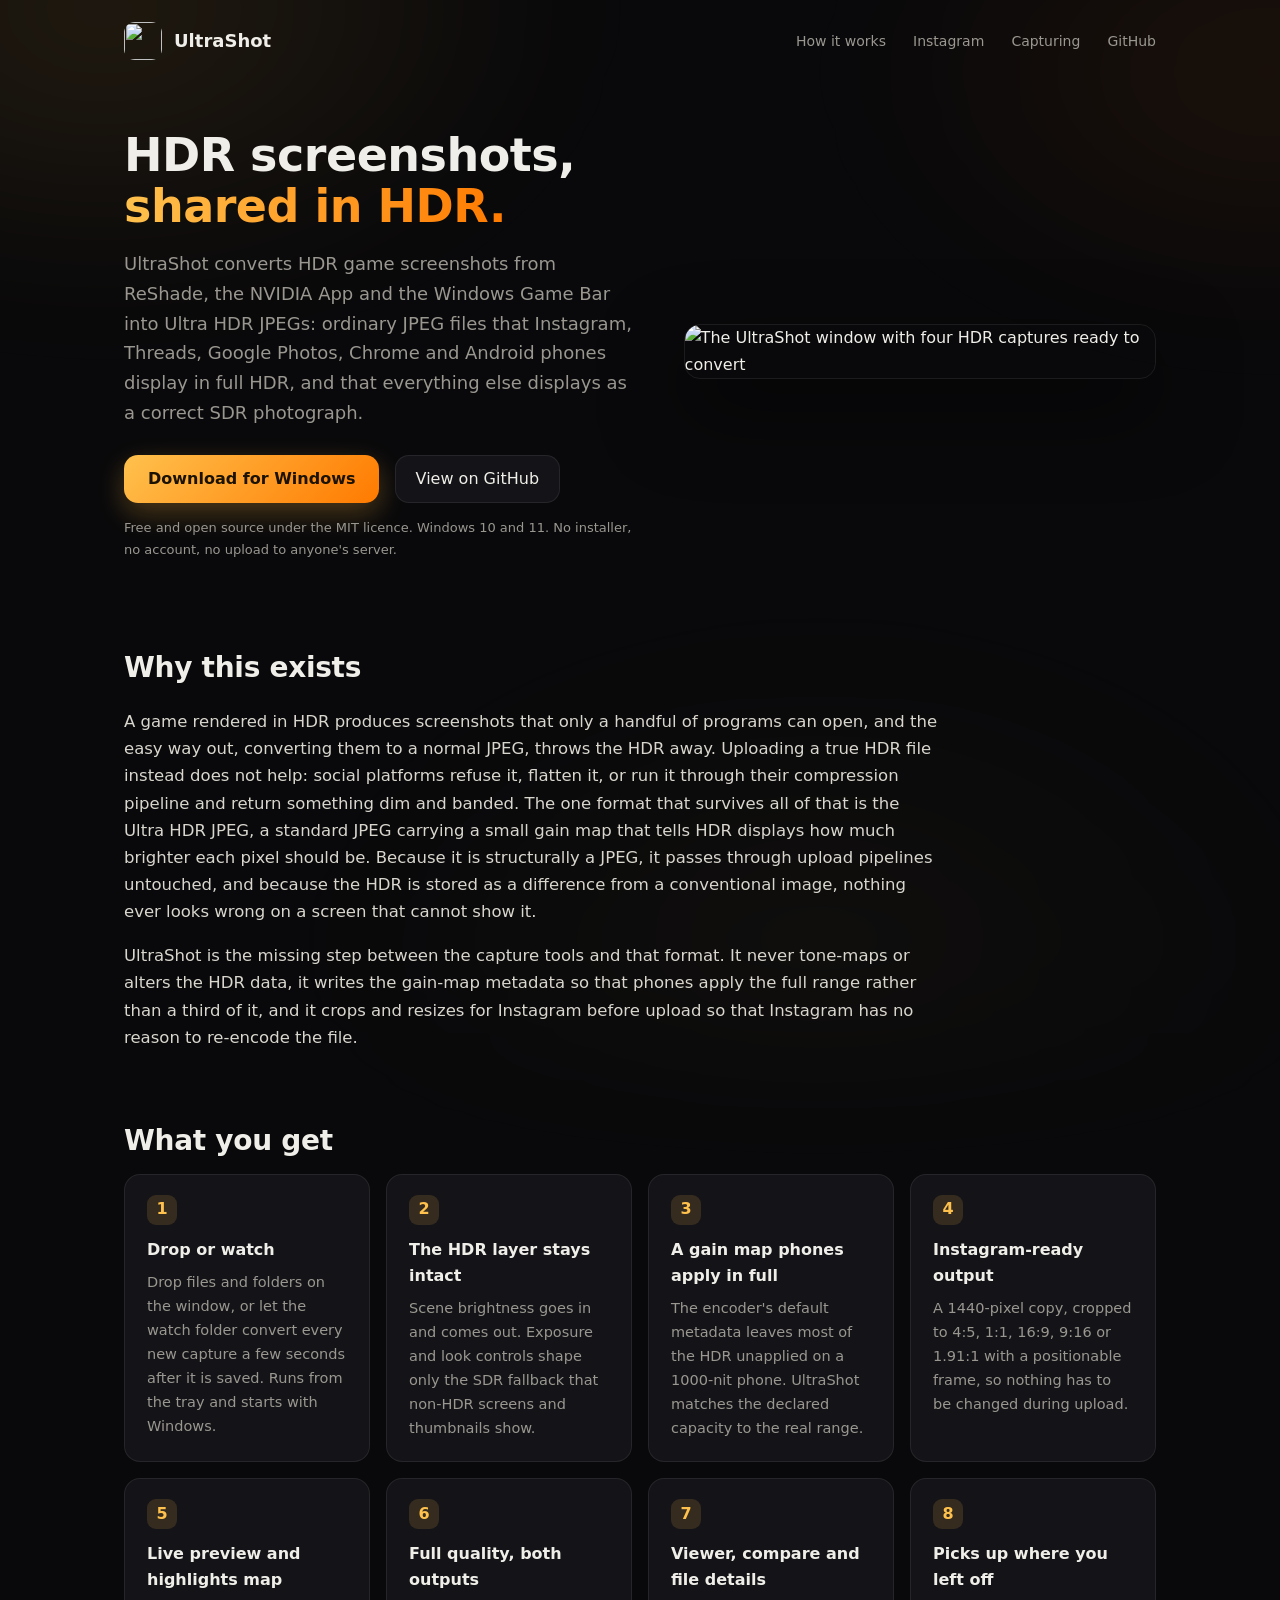
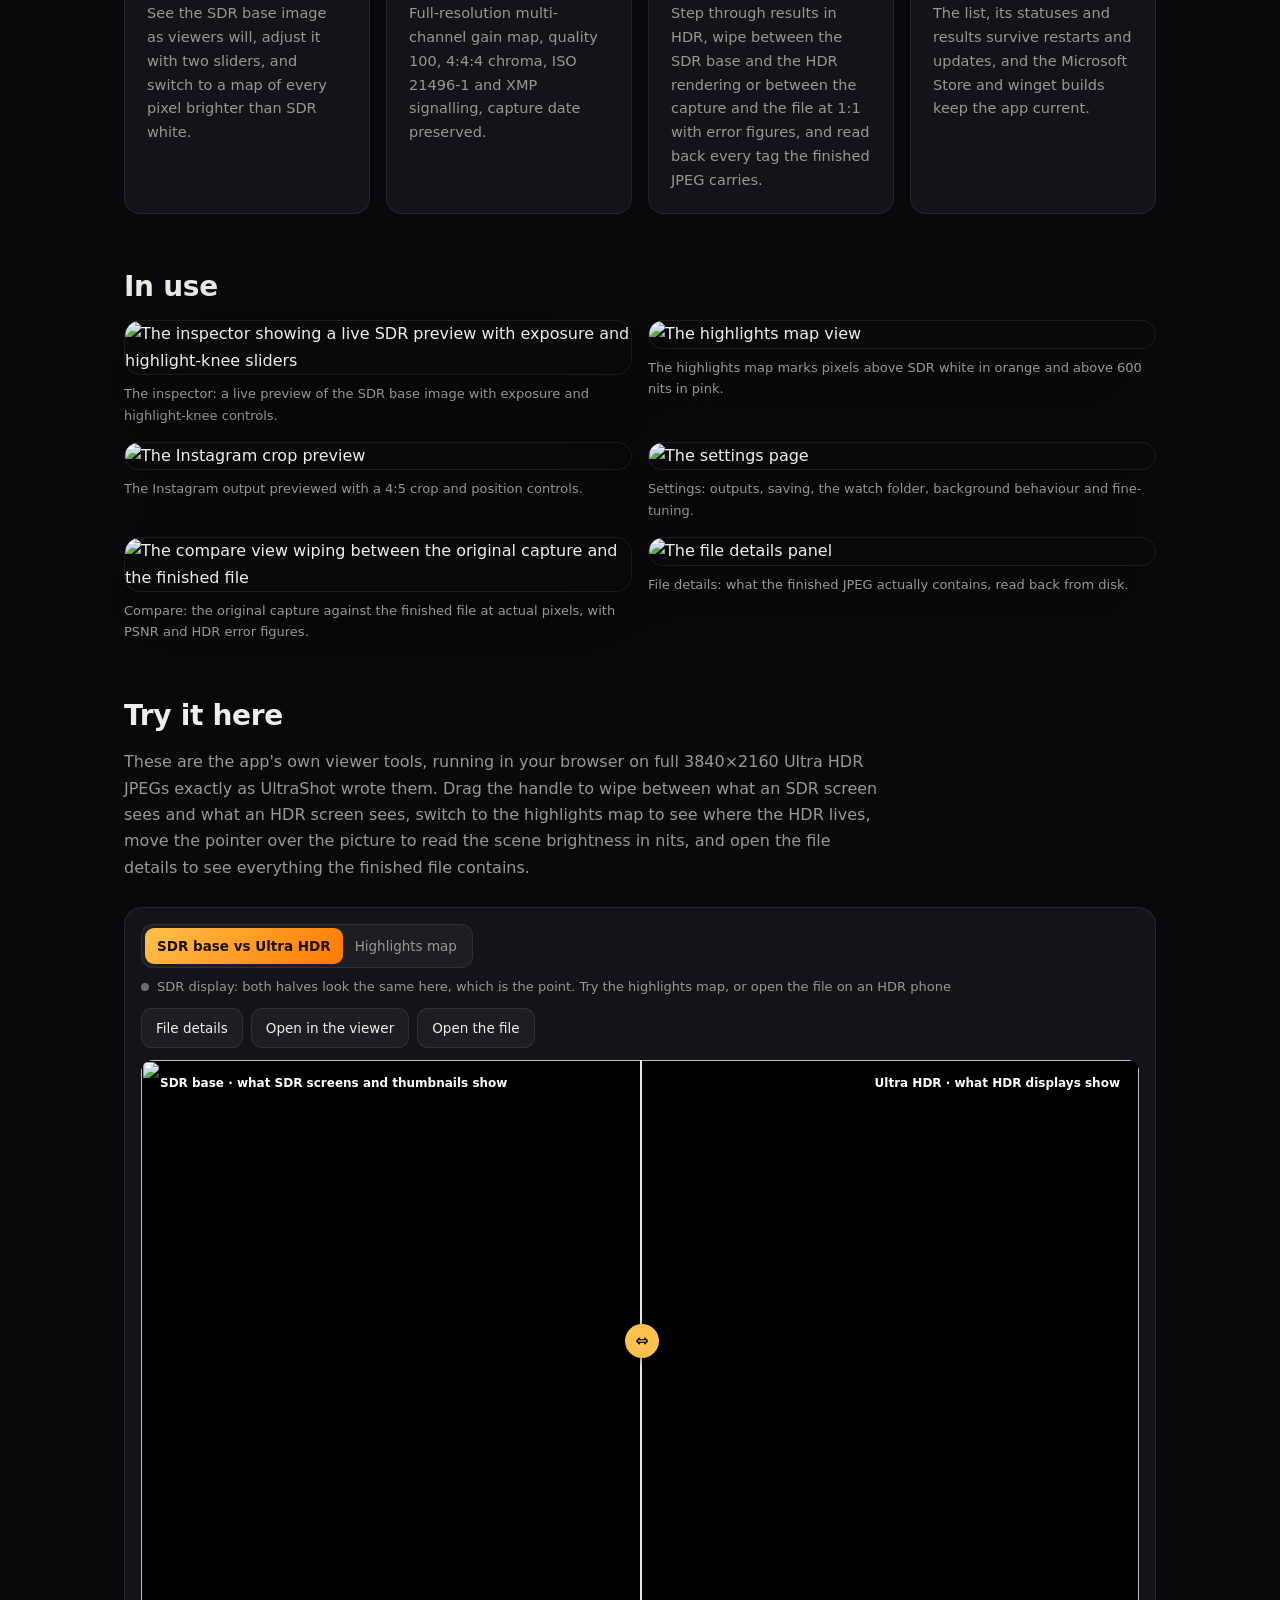
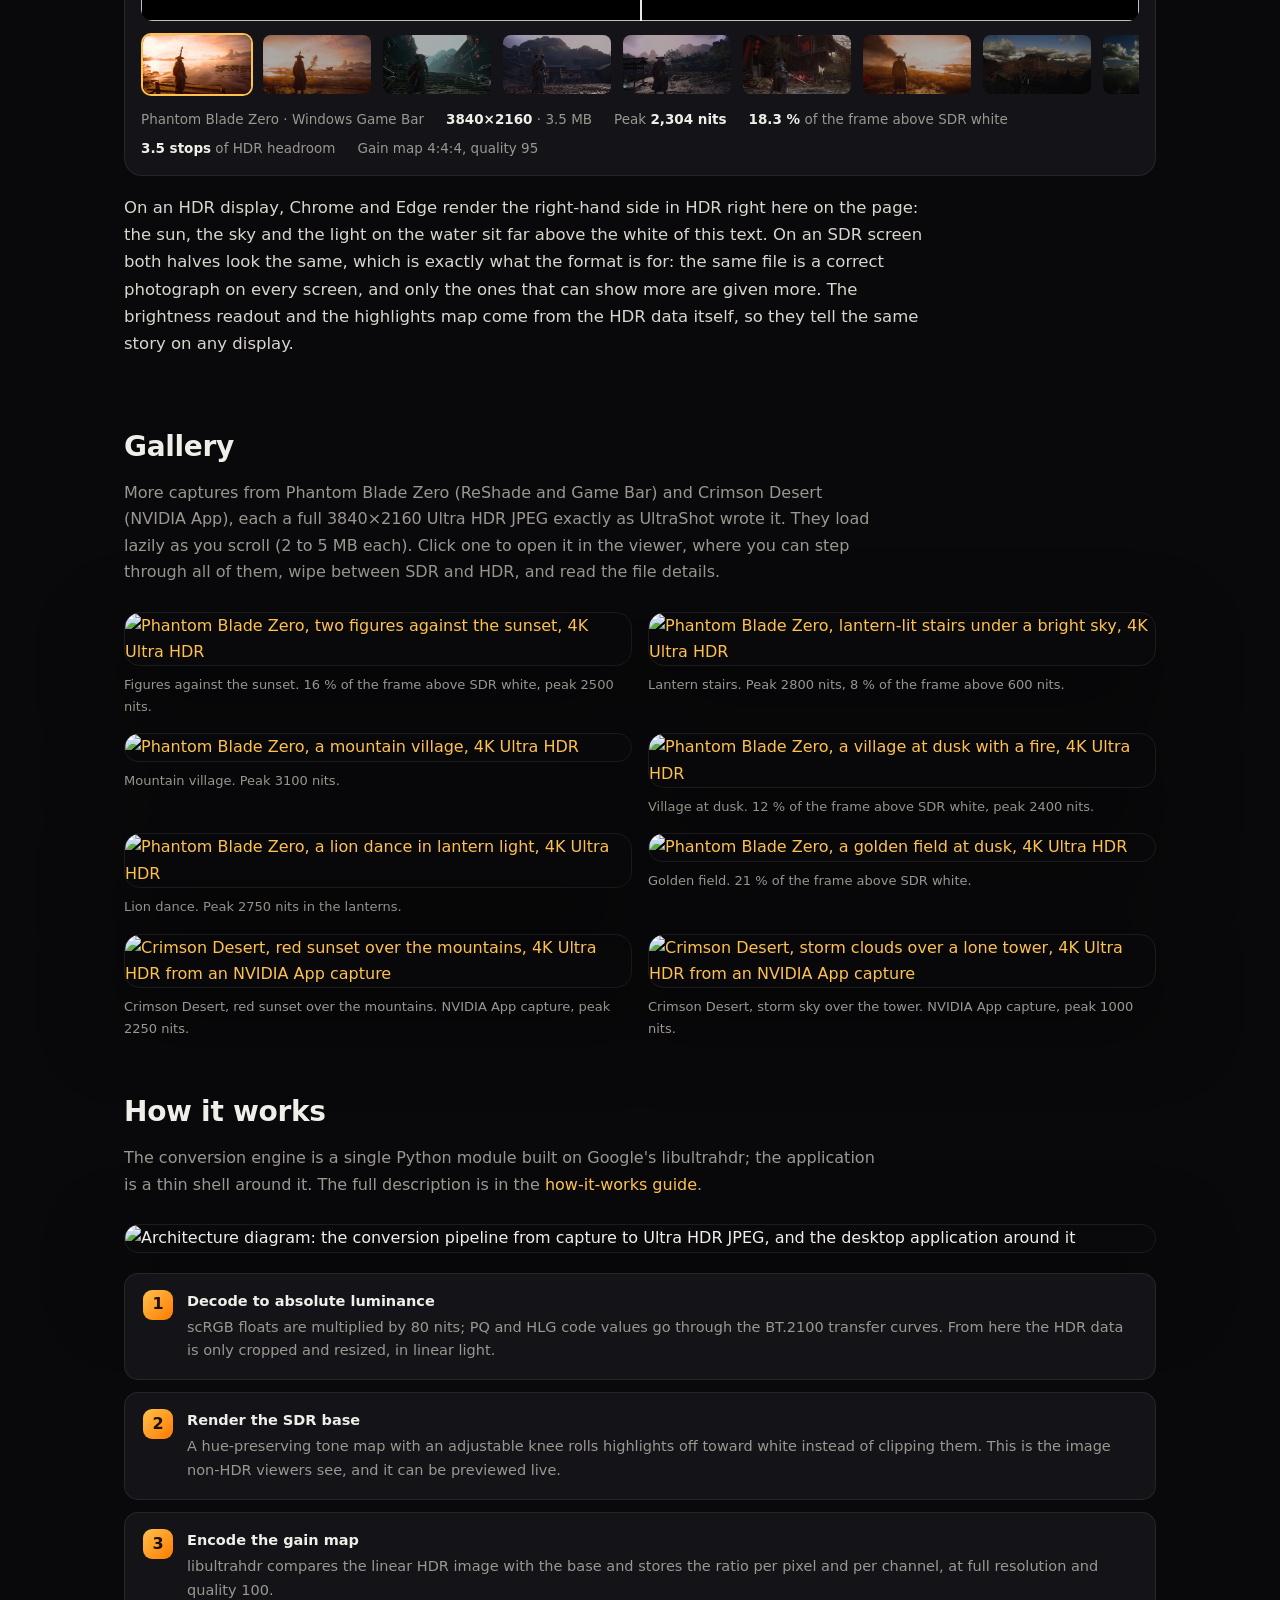
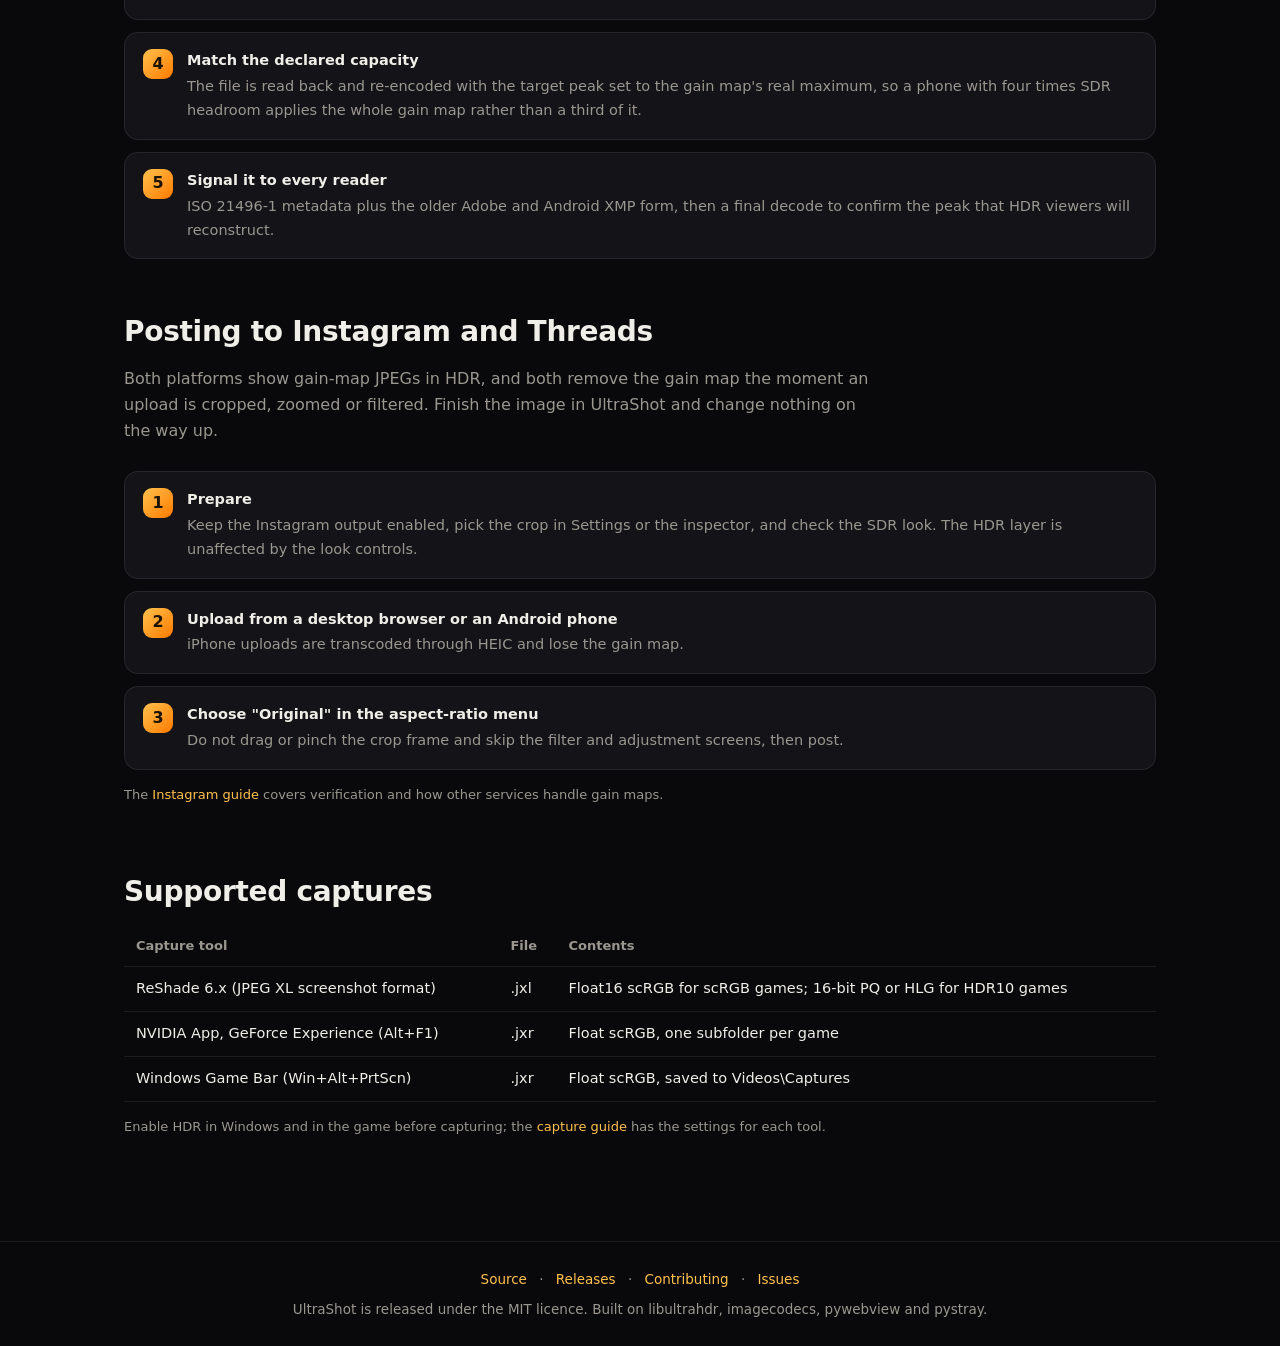
==== docs/index.html @ d5c6b507 "Landing page: interactive wipe, highlights map, brightness probe, viewer and file details The See-it" ====
<!DOCTYPE html>
<html lang="en">
<head>
<meta charset="utf-8">
<meta name="viewport" content="width=device-width, initial-scale=1">
<title>UltraShot – Convert HDR game screenshots to Ultra HDR JPEG for Instagram, phones and browsers</title>
<meta name="description" content="UltraShot turns ReShade (.jxl) and NVIDIA / Game Bar (.jxr) HDR game screenshots into Ultra HDR gain-map JPEGs that stay HDR on Instagram, Threads, Google Photos, Chrome and Android, and look right everywhere else. Free, open source, Windows.">
<link rel="canonical" href="https://sgaddameedi.github.io/UltraShot/">
<link rel="icon" href="https://raw.githubusercontent.com/sgaddameedi/UltraShot/main/docs/logo.svg" type="image/svg+xml">
<meta property="og:type" content="website">
<meta property="og:title" content="UltraShot – HDR screenshots, shared in HDR">
<meta property="og:description" content="Convert ReShade .jxl and NVIDIA / Game Bar .jxr captures into Ultra HDR JPEGs that keep their HDR on Instagram, Threads, Google Photos and Chrome.">
<meta property="og:image" content="https://sgaddameedi.github.io/UltraShot/social-preview.png">
<meta property="og:url" content="https://sgaddameedi.github.io/UltraShot/">
<meta name="twitter:card" content="summary_large_image">
<meta name="twitter:title" content="UltraShot – HDR screenshots, shared in HDR">
<meta name="twitter:description" content="Free Windows app that converts HDR game screenshots into Ultra HDR JPEGs for Instagram, phones and browsers.">
<meta name="twitter:image" content="https://sgaddameedi.github.io/UltraShot/social-preview.png">
<script type="application/ld+json">
{
  "@context": "https://schema.org",
  "@type": "SoftwareApplication",
  "name": "UltraShot",
  "applicationCategory": "MultimediaApplication",
  "operatingSystem": "Windows 10, Windows 11",
  "description": "Converts HDR game screenshots (ReShade JPEG XL, NVIDIA App and Game Bar JPEG XR) into Ultra HDR gain-map JPEGs that display in HDR on Instagram, Threads, Google Photos, Chrome and Android.",
  "url": "https://sgaddameedi.github.io/UltraShot/",
  "downloadUrl": "https://github.com/sgaddameedi/UltraShot/releases/latest",
  "softwareVersion": "1.1.0",
  "license": "https://opensource.org/licenses/MIT",
  "offers": { "@type": "Offer", "price": "0", "priceCurrency": "USD" },
  "author": { "@type": "Person", "name": "Sharath Gaddameedi", "url": "https://github.com/sgaddameedi" }
}
</script>
<style>
  :root { --bg:#09090b; --panel:#141418; --panel2:#1d1d24; --border:rgba(255,255,255,.08); --text:#f0eee8; --muted:#9a9790; --accent:#ffc14d; --accent2:#ff7a00; }
  * { box-sizing:border-box; }
  html { scroll-behavior:smooth; }
  body { margin:0; background:var(--bg); color:var(--text); font-family:"Segoe UI Variable Text","Segoe UI",Inter,system-ui,-apple-system,sans-serif; line-height:1.65; }
  a { color:var(--accent); text-decoration:none; }
  a:hover { text-decoration:underline; }
  .aurora { position:fixed; inset:-20%; z-index:0; pointer-events:none; filter:blur(70px); opacity:.6;
    background:radial-gradient(40% 35% at 20% 15%, rgba(255,183,61,.18), transparent 70%), radial-gradient(35% 30% at 85% 20%, rgba(255,122,0,.14), transparent 70%), radial-gradient(45% 40% at 60% 90%, rgba(255,209,102,.06), transparent 70%); }
  main { position:relative; z-index:1; max-width:1080px; margin:0 auto; padding:0 24px 80px; }
  nav { display:flex; align-items:center; justify-content:space-between; padding:22px 0; }
  .brand { display:flex; align-items:center; gap:12px; font-weight:700; font-size:18px; color:var(--text); }
  .brand img { width:38px; height:38px; border-radius:11px; }
  nav .links a { margin-left:22px; color:var(--muted); font-size:14px; }
  nav .links a:hover { color:var(--text); text-decoration:none; }
  .hero { display:grid; grid-template-columns:1.1fr 1fr; gap:40px; align-items:center; padding:48px 0 32px; }
  h1 { font-size:46px; line-height:1.1; margin:0 0 18px; letter-spacing:-.5px; }
  h1 span { background:linear-gradient(90deg,var(--accent),var(--accent2)); -webkit-background-clip:text; background-clip:text; color:transparent; }
  .lead { font-size:18px; color:var(--muted); margin:0 0 28px; }
  .cta { display:inline-flex; align-items:center; gap:10px; height:48px; padding:0 24px; border-radius:14px; font-weight:650; color:#1b1200; background:linear-gradient(135deg,var(--accent),var(--accent2)); box-shadow:0 10px 28px rgba(255,183,61,.28); }
  .cta:hover { text-decoration:none; filter:brightness(1.07); }
  .ghost { display:inline-flex; align-items:center; height:48px; padding:0 20px; border-radius:14px; border:1px solid var(--border); color:var(--text); margin-left:10px; background:var(--panel); }
  .ghost:hover { text-decoration:none; background:var(--panel2); }
  .fine { font-size:13px; color:var(--muted); margin-top:14px; }
  .shot { border-radius:16px; border:1px solid var(--border); box-shadow:0 30px 80px rgba(0,0,0,.55); width:100%; display:block; }
  section { padding:40px 0 10px; }
  h2 { font-size:28px; margin:0 0 10px; letter-spacing:-.3px; }
  .sub { color:var(--muted); font-size:16px; max-width:760px; margin:0 0 26px; }
  .grid { display:grid; grid-template-columns:repeat(auto-fit,minmax(240px,1fr)); gap:16px; }
  .card { background:var(--panel); border:1px solid var(--border); border-radius:16px; padding:20px 22px; }
  .card h3 { margin:0 0 8px; font-size:16px; }
  .card p { margin:0; color:var(--muted); font-size:14.5px; }
  .card .n { display:inline-grid; place-items:center; width:30px; height:30px; border-radius:9px; background:rgba(255,193,77,.14); color:var(--accent); font-weight:700; margin-bottom:12px; }
  .two { display:grid; grid-template-columns:1fr 1fr; gap:16px; }
  .two figure { margin:0; }
  figcaption { font-size:13px; color:var(--muted); margin-top:8px; }
  .prose p { color:#d9d6ce; font-size:16.5px; max-width:820px; }
  .demo { display:grid; grid-template-columns:1fr 1fr; gap:24px; align-items:center; background:var(--panel); border:1px solid var(--border); border-radius:18px; padding:24px; }
  .demo img { width:100%; border-radius:12px; display:block; }
  .steps { counter-reset:s; display:grid; gap:12px; }
  .steps div { display:flex; gap:14px; align-items:flex-start; background:var(--panel); border:1px solid var(--border); border-radius:14px; padding:16px 18px; }
  .steps div::before { counter-increment:s; content:counter(s); flex:0 0 30px; height:30px; border-radius:9px; display:grid; place-items:center; background:linear-gradient(135deg,var(--accent),var(--accent2)); color:#1b1200; font-weight:700; }
  .steps p { margin:0; color:var(--muted); font-size:14.5px; }
  .steps b { color:var(--text); display:block; margin-bottom:2px; }
  table { width:100%; border-collapse:collapse; font-size:14.5px; }
  th, td { text-align:left; padding:10px 12px; border-bottom:1px solid var(--border); }
  th { color:var(--muted); font-weight:600; font-size:13px; }
  footer { position:relative; z-index:1; border-top:1px solid var(--border); color:var(--muted); font-size:13.5px; padding:26px 24px; text-align:center; }
  footer a { margin:0 8px; }
  /* interactive demo and viewer */
  .tryit { background:var(--panel); border:1px solid var(--border); border-radius:18px; padding:16px; }
  .tools { display:flex; flex-wrap:wrap; gap:10px 14px; align-items:center; justify-content:space-between; margin-bottom:12px; }
  .tools > div { display:flex; gap:8px; flex-wrap:wrap; align-items:center; }
  .seg { display:inline-flex; background:var(--panel2); border:1px solid var(--border); border-radius:12px; padding:3px; }
  .seg button { border:0; background:transparent; color:var(--muted); font:inherit; font-size:13.5px; padding:7px 12px; border-radius:9px; cursor:pointer; white-space:nowrap; }
  .seg button.on { background:linear-gradient(135deg,var(--accent),var(--accent2)); color:#1b1200; font-weight:650; }
  .chip { font-size:13px; color:var(--muted); display:inline-flex; align-items:center; gap:8px; }
  .chip i { width:8px; height:8px; border-radius:50%; background:#6b6b73; display:inline-block; flex:0 0 auto; }
  .chip.hdr i { background:var(--accent); box-shadow:0 0 10px var(--accent); }
  .btn { border:1px solid var(--border); background:var(--panel2); color:var(--text); font:inherit; font-size:13.5px; padding:8px 14px; border-radius:11px; cursor:pointer; white-space:nowrap; }
  .btn:hover { border-color:rgba(255,255,255,.22); text-decoration:none; }
  .btn.on { border-color:var(--accent); color:var(--accent); }
  .stage { position:relative; border-radius:12px; overflow:hidden; background:#000; aspect-ratio:16/9; user-select:none; touch-action:none; cursor:ew-resize; }
  .stage img, .stage canvas { position:absolute; inset:0; width:100%; height:100%; object-fit:contain; display:block; }
  .stage .sdr-only { dynamic-range-limit:standard; }
  .stage .layer-b { clip-path:inset(0 0 0 var(--wipe,50%)); }
  .stage.plain .layer-b { clip-path:none; }
  .stage.plain .handle, .stage.plain .lab, .stage.plain .layer-a { display:none; }
  .stage.plain { cursor:default; }
  .handle { position:absolute; top:0; bottom:0; left:var(--wipe,50%); width:0; border-left:2px solid rgba(255,255,255,.9); pointer-events:none; }
  .handle span { position:absolute; top:50%; left:-17px; width:34px; height:34px; margin-top:-17px; border-radius:50%; background:var(--accent); display:grid; place-items:center; color:#1b1200; font-weight:700; font-size:16px; box-shadow:0 2px 10px rgba(0,0,0,.5); }
  .lab { position:absolute; top:10px; max-width:46%; font-size:12px; font-weight:600; padding:4px 9px; border-radius:999px; background:rgba(0,0,0,.62); color:#fff; pointer-events:none; white-space:nowrap; overflow:hidden; text-overflow:ellipsis; }
  .lab.a { left:10px; } .lab.b { right:10px; }
  .probe { position:absolute; bottom:10px; left:10px; font-size:12.5px; padding:5px 10px; border-radius:999px; background:rgba(0,0,0,.68); color:#fff; pointer-events:none; opacity:0; transition:opacity .15s; }
  .probe b { color:var(--accent); }
  .stage.probing .probe { opacity:1; }
  .hidden { display:none !important; }
  .thumbs { display:flex; gap:8px; overflow-x:auto; padding:12px 0 2px; scrollbar-width:thin; }
  .thumbs button { flex:0 0 auto; border:2px solid transparent; border-radius:10px; padding:0; background:none; cursor:pointer; overflow:hidden; width:112px; height:63px; opacity:.65; }
  .thumbs button img { width:100%; height:100%; object-fit:cover; display:block; }
  .thumbs button.on, .thumbs button:hover { opacity:1; }
  .thumbs button.on { border-color:var(--accent); }
  .metrics { display:flex; flex-wrap:wrap; gap:6px 22px; font-size:13.5px; color:var(--muted); margin-top:10px; }
  .metrics b { color:var(--text); }
  .details { display:none; margin-top:14px; border-top:1px solid var(--border); padding-top:14px; columns:2; column-gap:28px; font-size:13.5px; }
  .details.open { display:block; }
  .details h4 { break-after:avoid; margin:0 0 6px; font-size:11.5px; letter-spacing:.08em; text-transform:uppercase; color:var(--muted); }
  .details dl { margin:0 0 16px; break-inside:avoid; }
  .details dl div { display:flex; justify-content:space-between; gap:14px; padding:4px 0; border-bottom:1px solid var(--border); }
  .details dt { color:var(--muted); } .details dd { margin:0; text-align:right; font-weight:600; }
  .viewer { position:fixed; inset:0; z-index:50; background:rgba(5,5,7,.97); display:none; flex-direction:column; padding:12px 16px 14px; }
  .viewer.open { display:flex; }
  .vtop { display:flex; align-items:center; justify-content:space-between; gap:10px 14px; flex-wrap:wrap; }
  .vtitle { font-weight:650; } .vtitle span { color:var(--muted); font-weight:400; margin-left:8px; font-size:13.5px; }
  .vbody { flex:1; min-height:0; display:grid; grid-template-columns:48px 1fr 48px; gap:10px; align-items:stretch; margin-top:10px; position:relative; }
  .viewer .stage { aspect-ratio:auto; height:100%; }
  .vnav { align-self:center; height:72px; border-radius:12px; border:1px solid var(--border); background:var(--panel); color:var(--text); font-size:26px; cursor:pointer; }
  .vfoot { color:var(--muted); font-size:13.5px; margin-top:8px; text-align:center; }
  .viewer .details { position:absolute; right:0; top:0; bottom:0; width:min(440px,92vw); overflow:auto; background:var(--panel); border:1px solid var(--border); border-radius:14px; padding:16px; columns:1; margin:0; border-top:1px solid var(--border); }
  @media (max-width:860px) { .hero, .two, .demo { grid-template-columns:1fr; } h1 { font-size:36px; } nav .links a { margin-left:14px; } .vbody { grid-template-columns:1fr; } .vnav { display:none; } .details { columns:1; } .lab { font-size:11px; } }
</style>
</head>
<body>
<div class="aurora" aria-hidden="true"></div>
<main>
  <nav>
    <a class="brand" href="#"><img src="https://raw.githubusercontent.com/sgaddameedi/UltraShot/main/docs/logo.svg" alt="">UltraShot</a>
    <div class="links">
      <a href="#how">How it works</a>
      <a href="#instagram">Instagram</a>
      <a href="https://github.com/sgaddameedi/UltraShot/blob/main/docs/capture.md">Capturing</a>
      <a href="https://github.com/sgaddameedi/UltraShot">GitHub</a>
    </div>
  </nav>

  <header class="hero">
    <div>
      <h1>HDR screenshots, <span>shared in HDR.</span></h1>
      <p class="lead">UltraShot converts HDR game screenshots from ReShade, the NVIDIA App and the Windows Game Bar into Ultra HDR JPEGs: ordinary JPEG files that Instagram, Threads, Google Photos, Chrome and Android phones display in full HDR, and that everything else displays as a correct SDR photograph.</p>
      <a class="cta" href="https://github.com/sgaddameedi/UltraShot/releases/latest">Download for Windows</a>
      <a class="ghost" href="https://github.com/sgaddameedi/UltraShot">View on GitHub</a>
      <p class="fine">Free and open source under the MIT licence. Windows 10 and 11. No installer, no account, no upload to anyone's server.</p>
    </div>
    <img class="shot" src="https://raw.githubusercontent.com/sgaddameedi/UltraShot/main/docs/screenshots/main.png" alt="The UltraShot window with four HDR captures ready to convert">
  </header>

  <section id="why">
    <h2>Why this exists</h2>
    <div class="prose">
      <p>A game rendered in HDR produces screenshots that only a handful of programs can open, and the easy way out, converting them to a normal JPEG, throws the HDR away. Uploading a true HDR file instead does not help: social platforms refuse it, flatten it, or run it through their compression pipeline and return something dim and banded. The one format that survives all of that is the Ultra HDR JPEG, a standard JPEG carrying a small gain map that tells HDR displays how much brighter each pixel should be. Because it is structurally a JPEG, it passes through upload pipelines untouched, and because the HDR is stored as a difference from a conventional image, nothing ever looks wrong on a screen that cannot show it.</p>
      <p>UltraShot is the missing step between the capture tools and that format. It never tone-maps or alters the HDR data, it writes the gain-map metadata so that phones apply the full range rather than a third of it, and it crops and resizes for Instagram before upload so that Instagram has no reason to re-encode the file.</p>
    </div>
  </section>

  <section id="features">
    <h2>What you get</h2>
    <div class="grid">
      <div class="card"><span class="n">1</span><h3>Drop or watch</h3><p>Drop files and folders on the window, or let the watch folder convert every new capture a few seconds after it is saved. Runs from the tray and starts with Windows.</p></div>
      <div class="card"><span class="n">2</span><h3>The HDR layer stays intact</h3><p>Scene brightness goes in and comes out. Exposure and look controls shape only the SDR fallback that non-HDR screens and thumbnails show.</p></div>
      <div class="card"><span class="n">3</span><h3>A gain map phones apply in full</h3><p>The encoder's default metadata leaves most of the HDR unapplied on a 1000-nit phone. UltraShot matches the declared capacity to the real range.</p></div>
      <div class="card"><span class="n">4</span><h3>Instagram-ready output</h3><p>A 1440-pixel copy, cropped to 4:5, 1:1, 16:9, 9:16 or 1.91:1 with a positionable frame, so nothing has to be changed during upload.</p></div>
      <div class="card"><span class="n">5</span><h3>Live preview and highlights map</h3><p>See the SDR base image as viewers will, adjust it with two sliders, and switch to a map of every pixel brighter than SDR white.</p></div>
      <div class="card"><span class="n">6</span><h3>Full quality, both outputs</h3><p>Full-resolution multi-channel gain map, quality 100, 4:4:4 chroma, ISO 21496-1 and XMP signalling, capture date preserved.</p></div>
      <div class="card"><span class="n">7</span><h3>Viewer, compare and file details</h3><p>Step through results in HDR, wipe between the SDR base and the HDR rendering or between the capture and the file at 1:1 with error figures, and read back every tag the finished JPEG carries.</p></div>
      <div class="card"><span class="n">8</span><h3>Picks up where you left off</h3><p>The list, its statuses and results survive restarts and updates, and the Microsoft Store and winget builds keep the app current.</p></div>
    </div>
  </section>

  <section id="screens">
    <h2>In use</h2>
    <div class="two">
      <figure><img class="shot" src="https://raw.githubusercontent.com/sgaddameedi/UltraShot/main/docs/screenshots/inspector.png" alt="The inspector showing a live SDR preview with exposure and highlight-knee sliders"><figcaption>The inspector: a live preview of the SDR base image with exposure and highlight-knee controls.</figcaption></figure>
      <figure><img class="shot" src="https://raw.githubusercontent.com/sgaddameedi/UltraShot/main/docs/screenshots/highlights-map.png" alt="The highlights map view"><figcaption>The highlights map marks pixels above SDR white in orange and above 600 nits in pink.</figcaption></figure>
      <figure><img class="shot" src="https://raw.githubusercontent.com/sgaddameedi/UltraShot/main/docs/screenshots/instagram-crop.png" alt="The Instagram crop preview"><figcaption>The Instagram output previewed with a 4:5 crop and position controls.</figcaption></figure>
      <figure><img class="shot" src="https://raw.githubusercontent.com/sgaddameedi/UltraShot/main/docs/screenshots/settings.png" alt="The settings page"><figcaption>Settings: outputs, saving, the watch folder, background behaviour and fine-tuning.</figcaption></figure>
      <figure><img class="shot" loading="lazy" src="https://raw.githubusercontent.com/sgaddameedi/UltraShot/main/docs/screenshots/compare.png" alt="The compare view wiping between the original capture and the finished file"><figcaption>Compare: the original capture against the finished file at actual pixels, with PSNR and HDR error figures.</figcaption></figure>
      <figure><img class="shot" loading="lazy" src="https://raw.githubusercontent.com/sgaddameedi/UltraShot/main/docs/screenshots/file-details.png" alt="The file details panel"><figcaption>File details: what the finished JPEG actually contains, read back from disk.</figcaption></figure>
    </div>
  </section>

  <section id="demo">
    <h2>Try it here</h2>
    <p class="sub">These are the app's own viewer tools, running in your browser on full 3840×2160 Ultra HDR JPEGs exactly as UltraShot wrote them. Drag the handle to wipe between what an SDR screen sees and what an HDR screen sees, switch to the highlights map to see where the HDR lives, move the pointer over the picture to read the scene brightness in nits, and open the file details to see everything the finished file contains.</p>
    <div class="tryit">
      <div class="tools">
        <div>
          <div class="seg" id="mode"><button data-m="wipe" class="on">SDR base vs Ultra HDR</button><button data-m="heat">Highlights map</button></div>
          <span class="chip" id="hdrchip"><i></i><span>Checking your display…</span></span>
        </div>
        <div>
          <button class="btn" id="btnDetails">File details</button>
          <button class="btn" id="btnViewer">Open in the viewer</button>
          <a class="btn" id="btnFile" href="#" target="_blank" rel="noopener">Open the file</a>
        </div>
      </div>
      <div class="stage" id="stage" aria-label="Interactive comparison"></div>
      <div class="thumbs" id="thumbs" aria-label="Pick a capture"></div>
      <div class="metrics" id="metrics"></div>
      <div class="details" id="details"></div>
    </div>
    <div class="prose" style="margin-top:18px">
      <p>On an HDR display, Chrome and Edge render the right-hand side in HDR right here on the page: the sun, the sky and the light on the water sit far above the white of this text. On an SDR screen both halves look the same, which is exactly what the format is for: the same file is a correct photograph on every screen, and only the ones that can show more are given more. The brightness readout and the highlights map come from the HDR data itself, so they tell the same story on any display.</p>
    </div>
  </section>

  <section id="gallery">
    <h2>Gallery</h2>
    <p class="sub">More captures from Phantom Blade Zero (ReShade and Game Bar) and Crimson Desert (NVIDIA App), each a full 3840×2160 Ultra HDR JPEG exactly as UltraShot wrote it. They load lazily as you scroll (2 to 5 MB each). Click one to open it in the viewer, where you can step through all of them, wipe between SDR and HDR, and read the file details.</p>
    <div class="two">
      <figure><a href="https://raw.githubusercontent.com/sgaddameedi/UltraShot/main/examples/gallery/phantom-blade-zero-sunset-figures.jpg"><img class="shot" loading="lazy" src="https://raw.githubusercontent.com/sgaddameedi/UltraShot/main/examples/gallery/phantom-blade-zero-sunset-figures.jpg" alt="Phantom Blade Zero, two figures against the sunset, 4K Ultra HDR"></a><figcaption>Figures against the sunset. 16 % of the frame above SDR white, peak 2500 nits.</figcaption></figure>
      <figure><a href="https://raw.githubusercontent.com/sgaddameedi/UltraShot/main/examples/gallery/phantom-blade-zero-lantern-stairs.jpg"><img class="shot" loading="lazy" src="https://raw.githubusercontent.com/sgaddameedi/UltraShot/main/examples/gallery/phantom-blade-zero-lantern-stairs.jpg" alt="Phantom Blade Zero, lantern-lit stairs under a bright sky, 4K Ultra HDR"></a><figcaption>Lantern stairs. Peak 2800 nits, 8 % of the frame above 600 nits.</figcaption></figure>
      <figure><a href="https://raw.githubusercontent.com/sgaddameedi/UltraShot/main/examples/gallery/phantom-blade-zero-mountain-village.jpg"><img class="shot" loading="lazy" src="https://raw.githubusercontent.com/sgaddameedi/UltraShot/main/examples/gallery/phantom-blade-zero-mountain-village.jpg" alt="Phantom Blade Zero, a mountain village, 4K Ultra HDR"></a><figcaption>Mountain village. Peak 3100 nits.</figcaption></figure>
      <figure><a href="https://raw.githubusercontent.com/sgaddameedi/UltraShot/main/examples/gallery/phantom-blade-zero-village-dusk.jpg"><img class="shot" loading="lazy" src="https://raw.githubusercontent.com/sgaddameedi/UltraShot/main/examples/gallery/phantom-blade-zero-village-dusk.jpg" alt="Phantom Blade Zero, a village at dusk with a fire, 4K Ultra HDR"></a><figcaption>Village at dusk. 12 % of the frame above SDR white, peak 2400 nits.</figcaption></figure>
      <figure><a href="https://raw.githubusercontent.com/sgaddameedi/UltraShot/main/examples/gallery/phantom-blade-zero-lion-dance.jpg"><img class="shot" loading="lazy" src="https://raw.githubusercontent.com/sgaddameedi/UltraShot/main/examples/gallery/phantom-blade-zero-lion-dance.jpg" alt="Phantom Blade Zero, a lion dance in lantern light, 4K Ultra HDR"></a><figcaption>Lion dance. Peak 2750 nits in the lanterns.</figcaption></figure>
      <figure><a href="https://raw.githubusercontent.com/sgaddameedi/UltraShot/main/examples/gallery/phantom-blade-zero-golden-field.jpg"><img class="shot" loading="lazy" src="https://raw.githubusercontent.com/sgaddameedi/UltraShot/main/examples/gallery/phantom-blade-zero-golden-field.jpg" alt="Phantom Blade Zero, a golden field at dusk, 4K Ultra HDR"></a><figcaption>Golden field. 21 % of the frame above SDR white.</figcaption></figure>
      <figure><a href="https://raw.githubusercontent.com/sgaddameedi/UltraShot/main/examples/gallery/crimson-desert-red-sunset.jpg"><img class="shot" loading="lazy" src="https://raw.githubusercontent.com/sgaddameedi/UltraShot/main/examples/gallery/crimson-desert-red-sunset.jpg" alt="Crimson Desert, red sunset over the mountains, 4K Ultra HDR from an NVIDIA App capture"></a><figcaption>Crimson Desert, red sunset over the mountains. NVIDIA App capture, peak 2250 nits.</figcaption></figure>
      <figure><a href="https://raw.githubusercontent.com/sgaddameedi/UltraShot/main/examples/gallery/crimson-desert-storm-sky.jpg"><img class="shot" loading="lazy" src="https://raw.githubusercontent.com/sgaddameedi/UltraShot/main/examples/gallery/crimson-desert-storm-sky.jpg" alt="Crimson Desert, storm clouds over a lone tower, 4K Ultra HDR from an NVIDIA App capture"></a><figcaption>Crimson Desert, storm sky over the tower. NVIDIA App capture, peak 1000 nits.</figcaption></figure>
    </div>
  </section>

  <section id="how">
    <h2>How it works</h2>
    <p class="sub">The conversion engine is a single Python module built on Google's libultrahdr; the application is a thin shell around it. The full description is in the <a href="https://github.com/sgaddameedi/UltraShot/blob/main/docs/how-it-works.md">how-it-works guide</a>.</p>
    <img class="shot" src="https://raw.githubusercontent.com/sgaddameedi/UltraShot/main/docs/architecture.svg" alt="Architecture diagram: the conversion pipeline from capture to Ultra HDR JPEG, and the desktop application around it">
    <div class="steps" style="margin-top:20px">
      <div><p><b>Decode to absolute luminance</b>scRGB floats are multiplied by 80 nits; PQ and HLG code values go through the BT.2100 transfer curves. From here the HDR data is only cropped and resized, in linear light.</p></div>
      <div><p><b>Render the SDR base</b>A hue-preserving tone map with an adjustable knee rolls highlights off toward white instead of clipping them. This is the image non-HDR viewers see, and it can be previewed live.</p></div>
      <div><p><b>Encode the gain map</b>libultrahdr compares the linear HDR image with the base and stores the ratio per pixel and per channel, at full resolution and quality 100.</p></div>
      <div><p><b>Match the declared capacity</b>The file is read back and re-encoded with the target peak set to the gain map's real maximum, so a phone with four times SDR headroom applies the whole gain map rather than a third of it.</p></div>
      <div><p><b>Signal it to every reader</b>ISO 21496-1 metadata plus the older Adobe and Android XMP form, then a final decode to confirm the peak that HDR viewers will reconstruct.</p></div>
    </div>
  </section>

  <section id="instagram">
    <h2>Posting to Instagram and Threads</h2>
    <p class="sub">Both platforms show gain-map JPEGs in HDR, and both remove the gain map the moment an upload is cropped, zoomed or filtered. Finish the image in UltraShot and change nothing on the way up.</p>
    <div class="steps">
      <div><p><b>Prepare</b>Keep the Instagram output enabled, pick the crop in Settings or the inspector, and check the SDR look. The HDR layer is unaffected by the look controls.</p></div>
      <div><p><b>Upload from a desktop browser or an Android phone</b>iPhone uploads are transcoded through HEIC and lose the gain map.</p></div>
      <div><p><b>Choose "Original" in the aspect-ratio menu</b>Do not drag or pinch the crop frame and skip the filter and adjustment screens, then post.</p></div>
    </div>
    <p class="fine">The <a href="https://github.com/sgaddameedi/UltraShot/blob/main/docs/instagram.md">Instagram guide</a> covers verification and how other services handle gain maps.</p>
  </section>

  <section id="sources">
    <h2>Supported captures</h2>
    <table>
      <thead><tr><th>Capture tool</th><th>File</th><th>Contents</th></tr></thead>
      <tbody>
        <tr><td>ReShade 6.x (JPEG XL screenshot format)</td><td>.jxl</td><td>Float16 scRGB for scRGB games; 16-bit PQ or HLG for HDR10 games</td></tr>
        <tr><td>NVIDIA App, GeForce Experience (Alt+F1)</td><td>.jxr</td><td>Float scRGB, one subfolder per game</td></tr>
        <tr><td>Windows Game Bar (Win+Alt+PrtScn)</td><td>.jxr</td><td>Float scRGB, saved to Videos\Captures</td></tr>
      </tbody>
    </table>
    <p class="fine">Enable HDR in Windows and in the game before capturing; the <a href="https://github.com/sgaddameedi/UltraShot/blob/main/docs/capture.md">capture guide</a> has the settings for each tool.</p>
  </section>
</main>
<footer>
  <a href="https://github.com/sgaddameedi/UltraShot">Source</a> ·
  <a href="https://github.com/sgaddameedi/UltraShot/releases/latest">Releases</a> ·
  <a href="https://github.com/sgaddameedi/UltraShot/blob/main/CONTRIBUTING.md">Contributing</a> ·
  <a href="https://github.com/sgaddameedi/UltraShot/issues">Issues</a>
  <div style="margin-top:8px">UltraShot is released under the MIT licence. Built on libultrahdr, imagecodecs, pywebview and pystray.</div>
</footer>

<div class="viewer" id="viewer" role="dialog" aria-label="Gallery viewer">
  <div class="vtop">
    <div class="vtitle"><span id="vName"></span><span id="vMeta"></span></div>
    <div style="display:flex;gap:8px;flex-wrap:wrap;align-items:center">
      <div class="seg" id="vmode"><button data-m="plain" class="on">Picture</button><button data-m="wipe">SDR vs Ultra HDR</button><button data-m="heat">Highlights map</button></div>
      <button class="btn" id="vDetails">File details</button>
      <a class="btn" id="vFile" href="#" target="_blank" rel="noopener">Open the file</a>
      <button class="btn" id="vClose" title="Close (Esc)">Close</button>
    </div>
  </div>
  <div class="vbody">
    <button class="vnav" id="vPrev" title="Previous (←)">‹</button>
    <div class="stage" id="vstage"></div>
    <button class="vnav" id="vNext" title="Next (→)">›</button>
    <div class="details" id="vdetails"></div>
  </div>
  <div class="vfoot" id="vFoot"></div>
</div>

<script>
(function () {
  const $ = (s, r) => (r || document).querySelector(s);
  const isHDR = matchMedia("(dynamic-range: high)").matches;
  const hasDRL = CSS.supports("dynamic-range-limit", "standard");
  const fmt = (n, d) => Number(n).toLocaleString("en-US", { maximumFractionDigits: d == null ? 0 : d });
  const mb = (b) => (b / 1048576).toFixed(1) + " MB";
  const pqToNits = (v) => { const m1 = 2610 / 16384, m2 = 2523 / 4096 * 128, c1 = 3424 / 4096, c2 = 2413 / 4096 * 32, c3 = 2392 / 4096 * 32; const p = Math.pow(v, 1 / m2); return 10000 * Math.pow(Math.max(p - c1, 0) / (c2 - c3 * p), 1 / m1); };

  // A stage shows one capture in one of three modes: plain (the Ultra HDR file alone), wipe
  // (the SDR base on the left, the Ultra HDR rendering on the right) and heat (the capture on the
  // left, the highlights map on the right). The SDR half is the same file with the gain map
  // ignored through CSS; browsers without that property get the base drawn on a canvas.
  class Stage {
    constructor(el) {
      this.el = el; this.entry = null; this.mode = "wipe"; this.wipe = 50; this.drag = false;
      el.innerHTML = '<img class="layer-a sdr-only" alt="" crossorigin="anonymous"><canvas class="layer-a hidden"></canvas>'
        + '<img class="layer-b" alt="" crossorigin="anonymous"><div class="handle"><span>⇔</span></div>'
        + '<div class="lab a"></div><div class="lab b"></div><div class="probe"></div>';
      this.a = $(".layer-a", el); this.canvas = $("canvas", el); this.b = $(".layer-b", el);
      this.labA = $(".lab.a", el); this.labB = $(".lab.b", el); this.probe = $(".probe", el);
      this.lum = new Image(); this.lumCanvas = document.createElement("canvas"); this.lumCtx = null;
      this.lum.onload = () => { this.lumCanvas.width = this.lum.width; this.lumCanvas.height = this.lum.height; this.lumCtx = this.lumCanvas.getContext("2d", { willReadFrequently: true }); this.lumCtx.drawImage(this.lum, 0, 0); };
      if (!hasDRL) this.b.addEventListener("load", () => { if (this.mode === "wipe") this.drawBase(); });
      el.addEventListener("pointerdown", (e) => { if (this.mode === "plain") return; this.drag = true; el.setPointerCapture(e.pointerId); this.setWipe(e); });
      el.addEventListener("pointermove", (e) => { if (this.drag) this.setWipe(e); this.readProbe(e); });
      const end = () => { this.drag = false; };
      el.addEventListener("pointerup", end); el.addEventListener("pointercancel", end);
      el.addEventListener("pointerleave", () => { el.classList.remove("probing"); });
    }
    rect() {   // where the picture actually sits inside the stage (object-fit: contain)
      const r = this.el.getBoundingClientRect(), e = this.entry; if (!e) return r;
      const s = Math.min(r.width / e.width, r.height / e.height), w = e.width * s, h = e.height * s;
      return { left: r.left + (r.width - w) / 2, top: r.top + (r.height - h) / 2, width: w, height: h };
    }
    setWipe(e) {
      const r = this.el.getBoundingClientRect();
      this.wipe = Math.max(0, Math.min(100, (e.clientX - r.left) / r.width * 100));
      this.el.style.setProperty("--wipe", this.wipe + "%");
    }
    readProbe(e) {
      if (!this.lumCtx || !this.entry) return;
      const r = this.rect(), x = (e.clientX - r.left) / r.width, y = (e.clientY - r.top) / r.height;
      if (x < 0 || x > 1 || y < 0 || y > 1) { this.el.classList.remove("probing"); return; }
      const v = this.lumCtx.getImageData(Math.min(this.lumCanvas.width - 1, Math.floor(x * this.lumCanvas.width)), Math.min(this.lumCanvas.height - 1, Math.floor(y * this.lumCanvas.height)), 1, 1).data[0];
      const nits = pqToNits(v / 255);
      const rel = nits > 203 ? ` · ${(nits / 203).toFixed(1)}× SDR white` : nits > 0.5 ? " · within SDR" : "";
      this.probe.innerHTML = `<b>${fmt(nits, nits < 10 ? 1 : 0)} nits</b>${rel}`;
      this.el.classList.add("probing");
    }
    drawBase() {
      const img = this.b; if (!img.naturalWidth) return;
      try { this.canvas.width = img.naturalWidth; this.canvas.height = img.naturalHeight; this.canvas.getContext("2d").drawImage(img, 0, 0); this.canvas.classList.remove("hidden"); this.a.classList.add("hidden"); } catch (err) { this.canvas.classList.add("hidden"); }
    }
    show(entry, mode) {
      this.entry = entry; this.mode = mode;
      this.el.classList.toggle("plain", mode === "plain");
      this.el.style.setProperty("--wipe", this.wipe + "%");
      this.canvas.classList.add("hidden"); this.a.classList.remove("hidden");
      if (mode === "heat") {
        this.a.classList.remove("sdr-only"); this.a.src = entry.file; this.b.src = entry.heat;
        this.labA.textContent = "The capture"; this.labB.textContent = "Highlights map · orange above SDR white, pink above 600 nits";
      } else {
        this.a.classList.add("sdr-only"); this.a.src = entry.file; this.b.src = entry.file;
        this.labA.textContent = "SDR base · what SDR screens and thumbnails show"; this.labB.textContent = "Ultra HDR · what HDR displays show";
        if (mode === "wipe" && !hasDRL && this.b.complete) this.drawBase();
      }
      if (this.lum.src !== new URL(entry.lum, location.href).href) { this.lumCtx = null; this.lum.src = entry.lum; }
      this.el.classList.remove("probing");
    }
  }

  function detailsHtml(e) {
    const m = e.metadata, h = e.hdr, s = e.signalling, yes = (v) => v ? "yes" : "no", vec = (a) => a.map((v) => fmt(v, 2)).join(" · ");
    const sec = (t, rows) => `<h4>${t}</h4><dl>${rows.map(([k, v]) => `<div><dt>${k}</dt><dd>${v}</dd></div>`).join("")}</dl>`;
    return sec("File", [["Name", e.id + ".jpg"], ["Size", mb(e.size_bytes)], ["Ultra HDR (gain map found)", "yes"], ["Capture", e.game + " · " + e.tool]])
      + sec("Base image (what SDR viewers see)", [["Resolution", `${e.width}×${e.height}`], ["Chroma subsampling", e.base.chroma + (e.base.chroma === "4:4:4" ? " (full colour)" : "")], ["Estimated JPEG quality", e.base.quality_estimate], ["Colour profile", e.base.icc_profile || "none"], ["Encoded size", mb(e.base.size_bytes)]])
      + sec("Gain map", [["Resolution", `${e.gainmap.width}×${e.gainmap.height}`], ["Channels", m.multichannel ? "RGB (per channel)" : "single"], ["Chroma subsampling", e.gainmap.chroma], ["Estimated JPEG quality", e.gainmap.quality_estimate], ["Encoded size", mb(e.gainmap.size_bytes)]])
      + sec("Gain map metadata", [["Max content boost (R · G · B)", vec(m.max_content_boost) + "×"], ["Min content boost", vec(m.min_content_boost)], ["Gamma", vec(m.gamma)], ["HDR capacity max", fmt(m.hdr_capacity_max, 2) + "× (" + fmt(m.peak_nits_declared) + " nits)"], ["Capacity matches boost", yes(m.capacity_matches_boost)], ["Base colour gamut", yes(m.use_base_colour_gamut)]])
      + sec("HDR as reconstructed", [["Peak", fmt(h.peak_nits) + " nits"], ["Mean", fmt(h.mean_nits, 1) + " nits"], ["MaxCLL (brightest pixel)", fmt(h.maxcll) + " nits"], ["MaxFALL (frame average)", fmt(h.maxfall, 1) + " nits"], ["Peak as PQ code", fmt(h.peak_pq, 3)], ["Headroom above SDR white", fmt(h.headroom_stops, 2) + " stops"], ["Above SDR white", fmt(h.above_sdr_percent, 1) + " % of pixels"], ["Above 1000 nits", fmt(h.above_1000_percent, 2) + " % of pixels"]])
      + sec("Metadata signalling", [["ISO 21496-1", yes(s.iso_21496)], ["Adobe / Android XMP (hdrgm)", yes(s.xmp_hdrgm)], ["Multi-Picture Format", yes(s.mpf)], ["ICC profile", yes(s.icc)], ["EXIF", yes(s.exif)]]);
  }
  function metricsHtml(e) {
    const h = e.hdr;
    return `<span>${e.game} · ${e.tool}</span><span><b>${e.width}×${e.height}</b> · ${mb(e.size_bytes)}</span><span>Peak <b>${fmt(h.peak_nits)} nits</b></span><span><b>${fmt(h.above_sdr_percent, 1)} %</b> of the frame above SDR white</span><span><b>${fmt(h.headroom_stops, 1)} stops</b> of HDR headroom</span><span>Gain map ${e.gainmap.chroma}, quality ${e.gainmap.quality_estimate}</span>`;
  }

  fetch("demo/meta.json").then((r) => r.json()).then((list) => {
    const D = { list, i: 0, mode: "wipe", vmode: "plain", vi: 0 };
    const stage = new Stage($("#stage")), vstage = new Stage($("#vstage"));
    const chip = $("#hdrchip");
    chip.classList.toggle("hdr", isHDR);
    $("span", chip).textContent = isHDR ? "HDR display detected: the right half really is brighter than this page"
      : "SDR display: both halves look the same here, which is the point. Try the highlights map, or open the file on an HDR phone";

    function pick(i, mode) {
      D.i = (i + list.length) % list.length; if (mode) D.mode = mode;
      const e = list[D.i];
      stage.show(e, D.mode);
      $("#mode").querySelectorAll("button").forEach((b) => b.classList.toggle("on", b.dataset.m === D.mode));
      $("#thumbs").querySelectorAll("button").forEach((b, j) => b.classList.toggle("on", j === D.i));
      $("#metrics").innerHTML = metricsHtml(e);
      $("#details").innerHTML = detailsHtml(e);
      $("#btnFile").href = e.file;
    }
    $("#thumbs").innerHTML = list.map((e, j) => `<button title="${e.title}"><img src="${e.thumb}" alt="${e.title}" loading="lazy"></button>`).join("");
    $("#thumbs").querySelectorAll("button").forEach((b, j) => b.addEventListener("click", () => pick(j)));
    $("#mode").addEventListener("click", (ev) => { const b = ev.target.closest("button"); if (b) pick(D.i, b.dataset.m); });
    $("#btnDetails").addEventListener("click", () => { const on = $("#details").classList.toggle("open"); $("#btnDetails").classList.toggle("on", on); });
    $("#btnViewer").addEventListener("click", () => openViewer(D.i));
    pick(0, "wipe");

    function showViewer() {
      const e = list[D.vi];
      vstage.show(e, D.vmode);
      $("#vName").textContent = e.title; $("#vMeta").textContent = `${e.game} · ${e.tool} · ${D.vi + 1} / ${list.length}`;
      $("#vmode").querySelectorAll("button").forEach((b) => b.classList.toggle("on", b.dataset.m === D.vmode));
      $("#vFoot").innerHTML = `${e.width}×${e.height} Ultra HDR JPEG · ${mb(e.size_bytes)} · peak ${fmt(e.hdr.peak_nits)} nits · ${fmt(e.hdr.above_sdr_percent, 1)} % of the frame above SDR white` + (isHDR ? " · shown in HDR on this display" : " · shown as the SDR base on this display");
      $("#vdetails").innerHTML = detailsHtml(e);
      $("#vFile").href = e.file;
    }
    function openViewer(i, mode) { D.vi = i; D.vmode = mode || "plain"; $("#viewer").classList.add("open"); document.body.style.overflow = "hidden"; showViewer(); }
    function closeViewer() { $("#viewer").classList.remove("open"); document.body.style.overflow = ""; $("#vdetails").classList.remove("open"); $("#vDetails").classList.remove("on"); }
    function step(d) { D.vi = (D.vi + d + list.length) % list.length; showViewer(); }
    $("#vPrev").addEventListener("click", () => step(-1)); $("#vNext").addEventListener("click", () => step(1));
    $("#vClose").addEventListener("click", closeViewer);
    $("#vmode").addEventListener("click", (ev) => { const b = ev.target.closest("button"); if (b) { D.vmode = b.dataset.m; showViewer(); } });
    $("#vDetails").addEventListener("click", () => { const on = $("#vdetails").classList.toggle("open"); $("#vDetails").classList.toggle("on", on); });
    document.addEventListener("keydown", (ev) => {
      if (!$("#viewer").classList.contains("open")) return;
      if (ev.key === "Escape") closeViewer(); else if (ev.key === "ArrowRight") step(1); else if (ev.key === "ArrowLeft") step(-1);
      else if (ev.key.toLowerCase() === "c") { D.vmode = D.vmode === "wipe" ? "plain" : "wipe"; showViewer(); }
      else if (ev.key.toLowerCase() === "h") { D.vmode = D.vmode === "heat" ? "plain" : "heat"; showViewer(); }
      else if (ev.key.toLowerCase() === "d") $("#vDetails").click();
    });
    // Gallery pictures open in the viewer; the link still works without scripting.
    document.querySelectorAll("#gallery figure a").forEach((a) => {
      const j = list.findIndex((e) => e.file === a.href);
      if (j >= 0) a.addEventListener("click", (ev) => { ev.preventDefault(); openViewer(j); });
    });
  }).catch(() => { $("#demo .tryit").innerHTML = '<p class="fine">The interactive demo could not load. <a href="https://raw.githubusercontent.com/sgaddameedi/UltraShot/main/examples/gallery/phantom-blade-zero-lake-sunset.jpg">Open a 4K Ultra HDR sample</a> instead.</p>'; });
})();
</script>
</body>
</html>
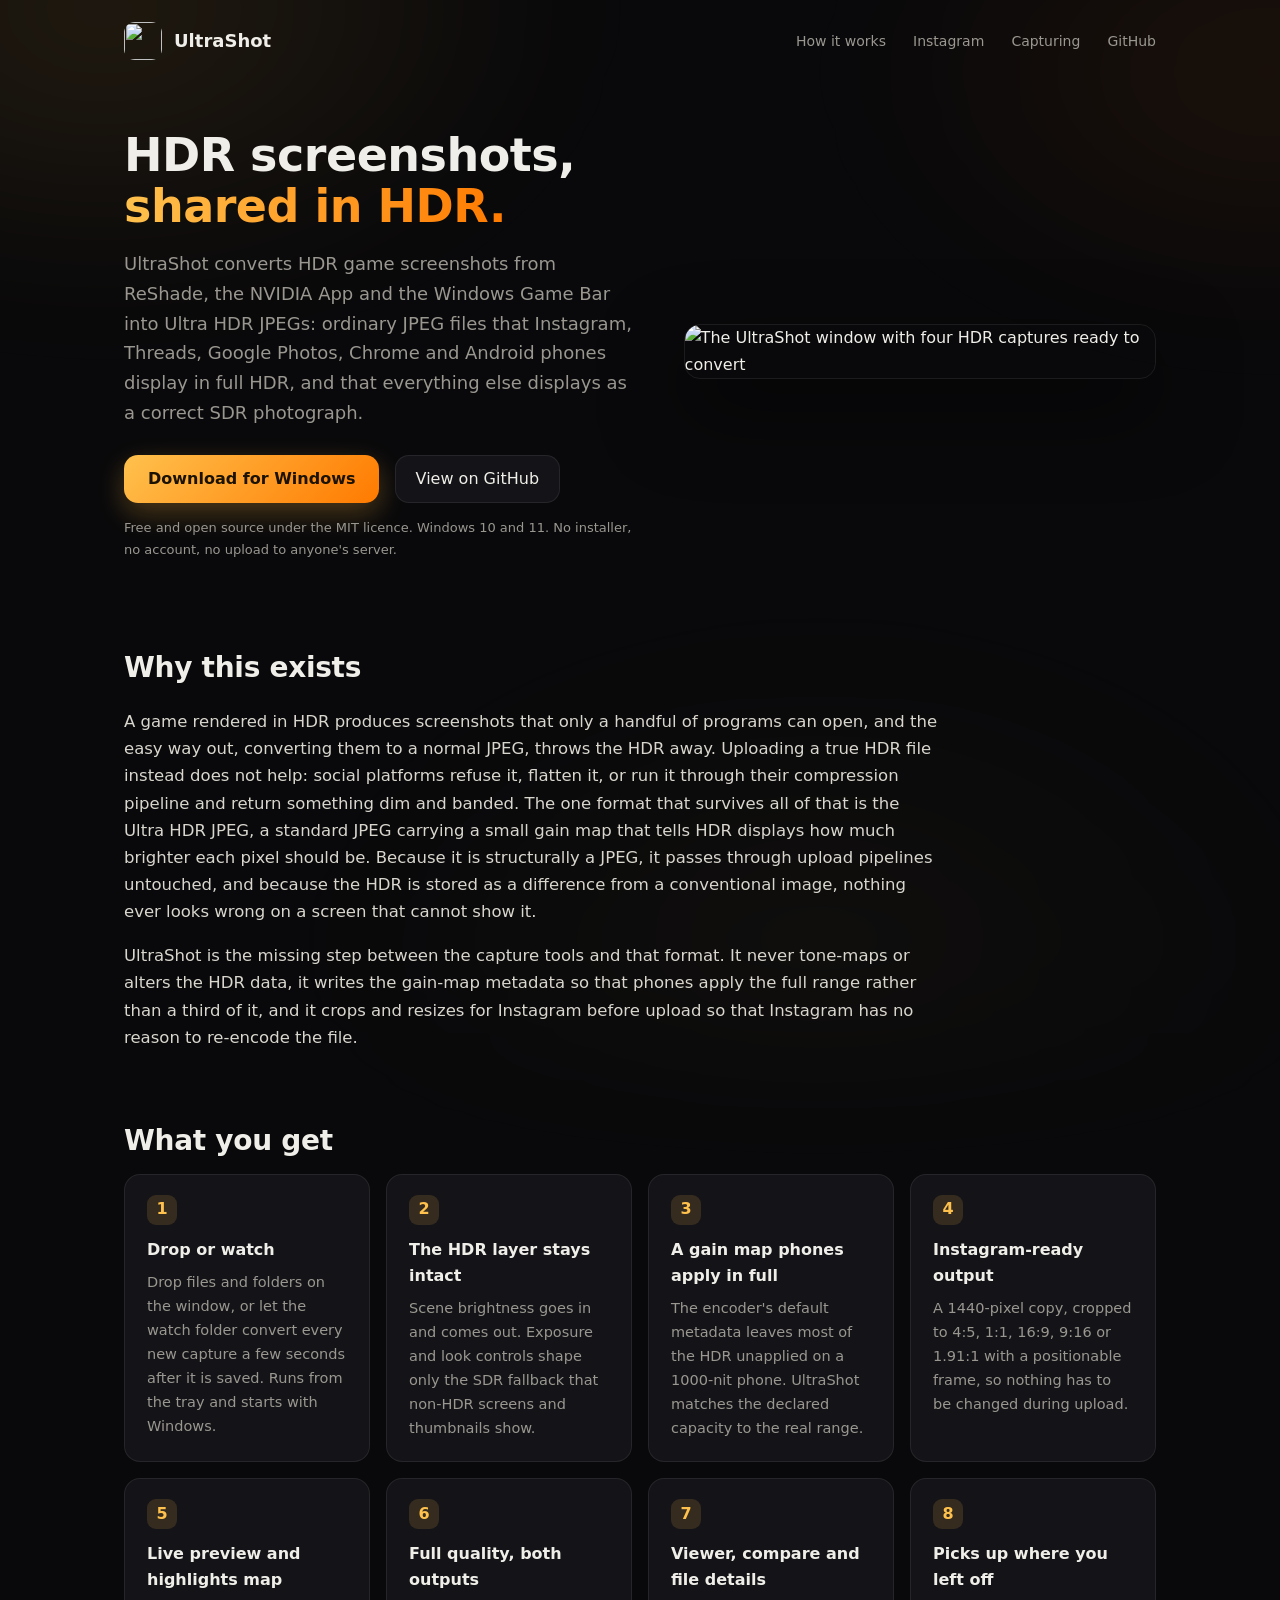
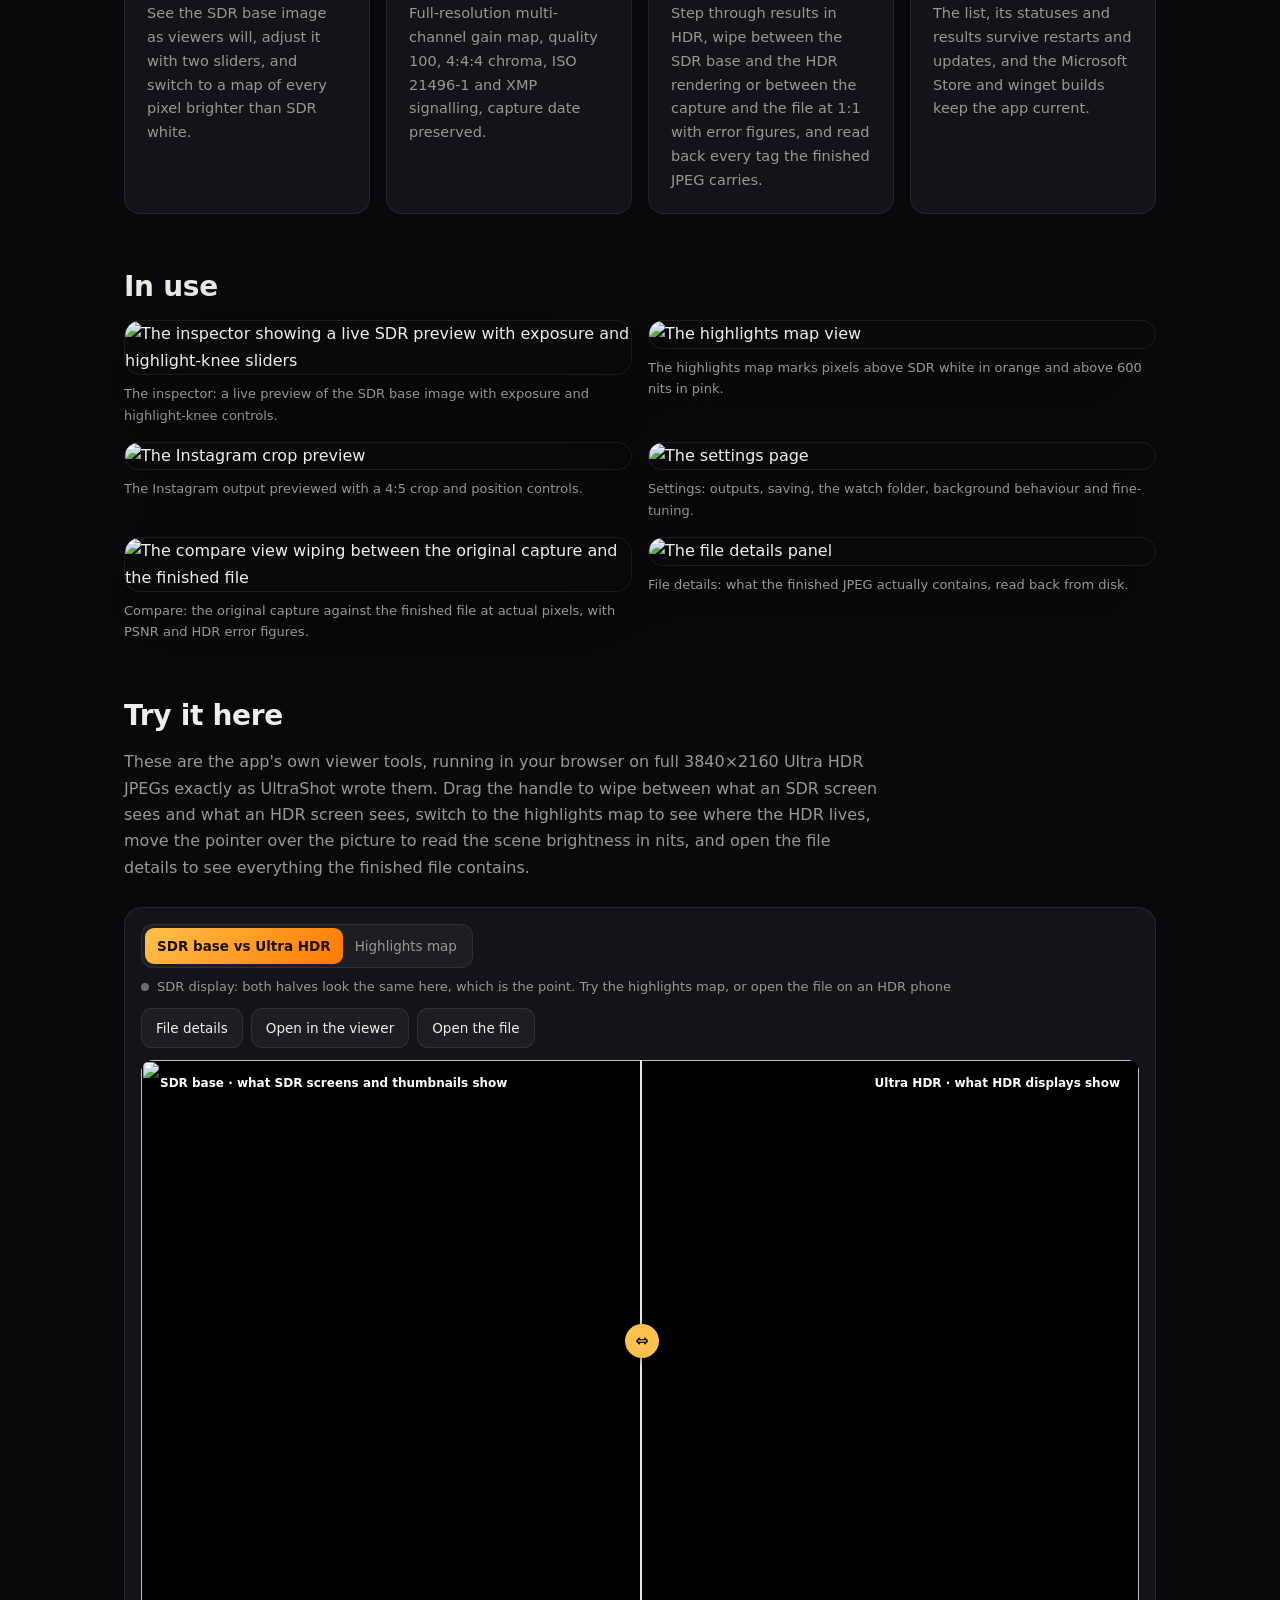
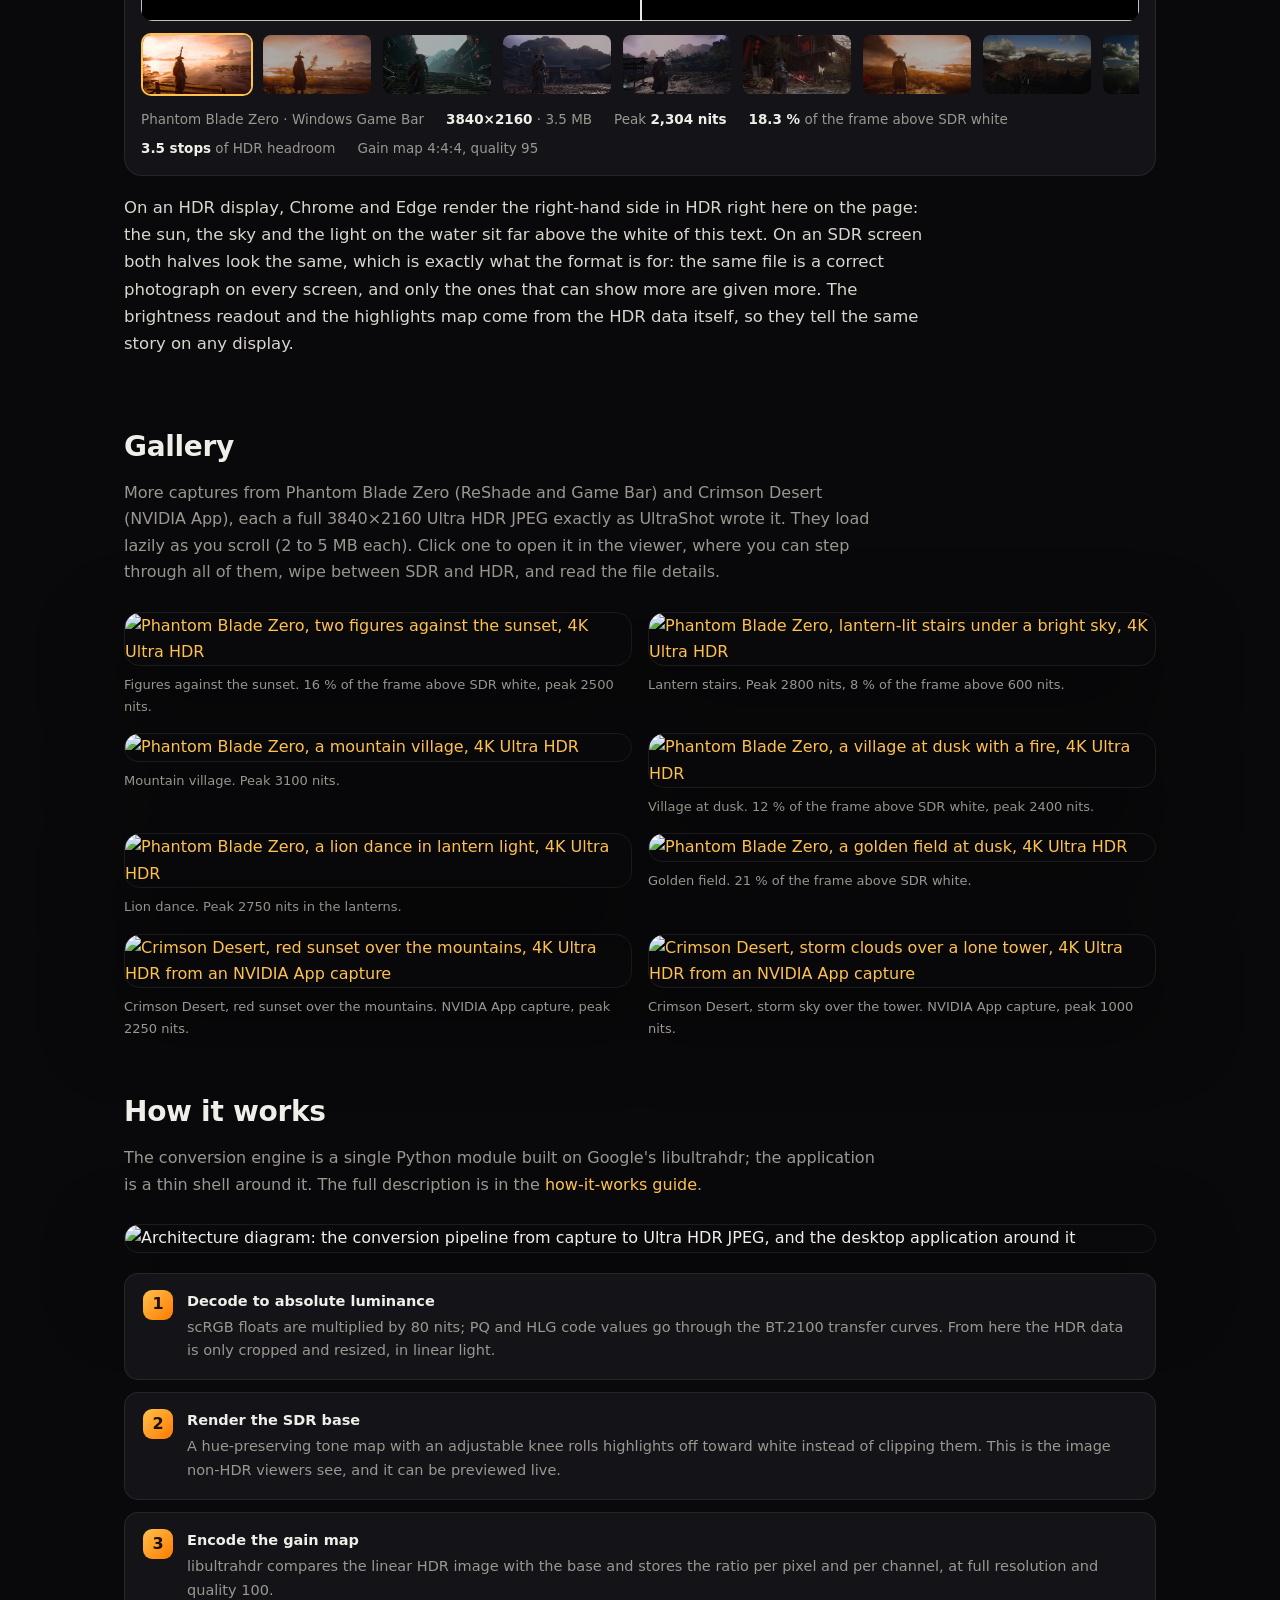
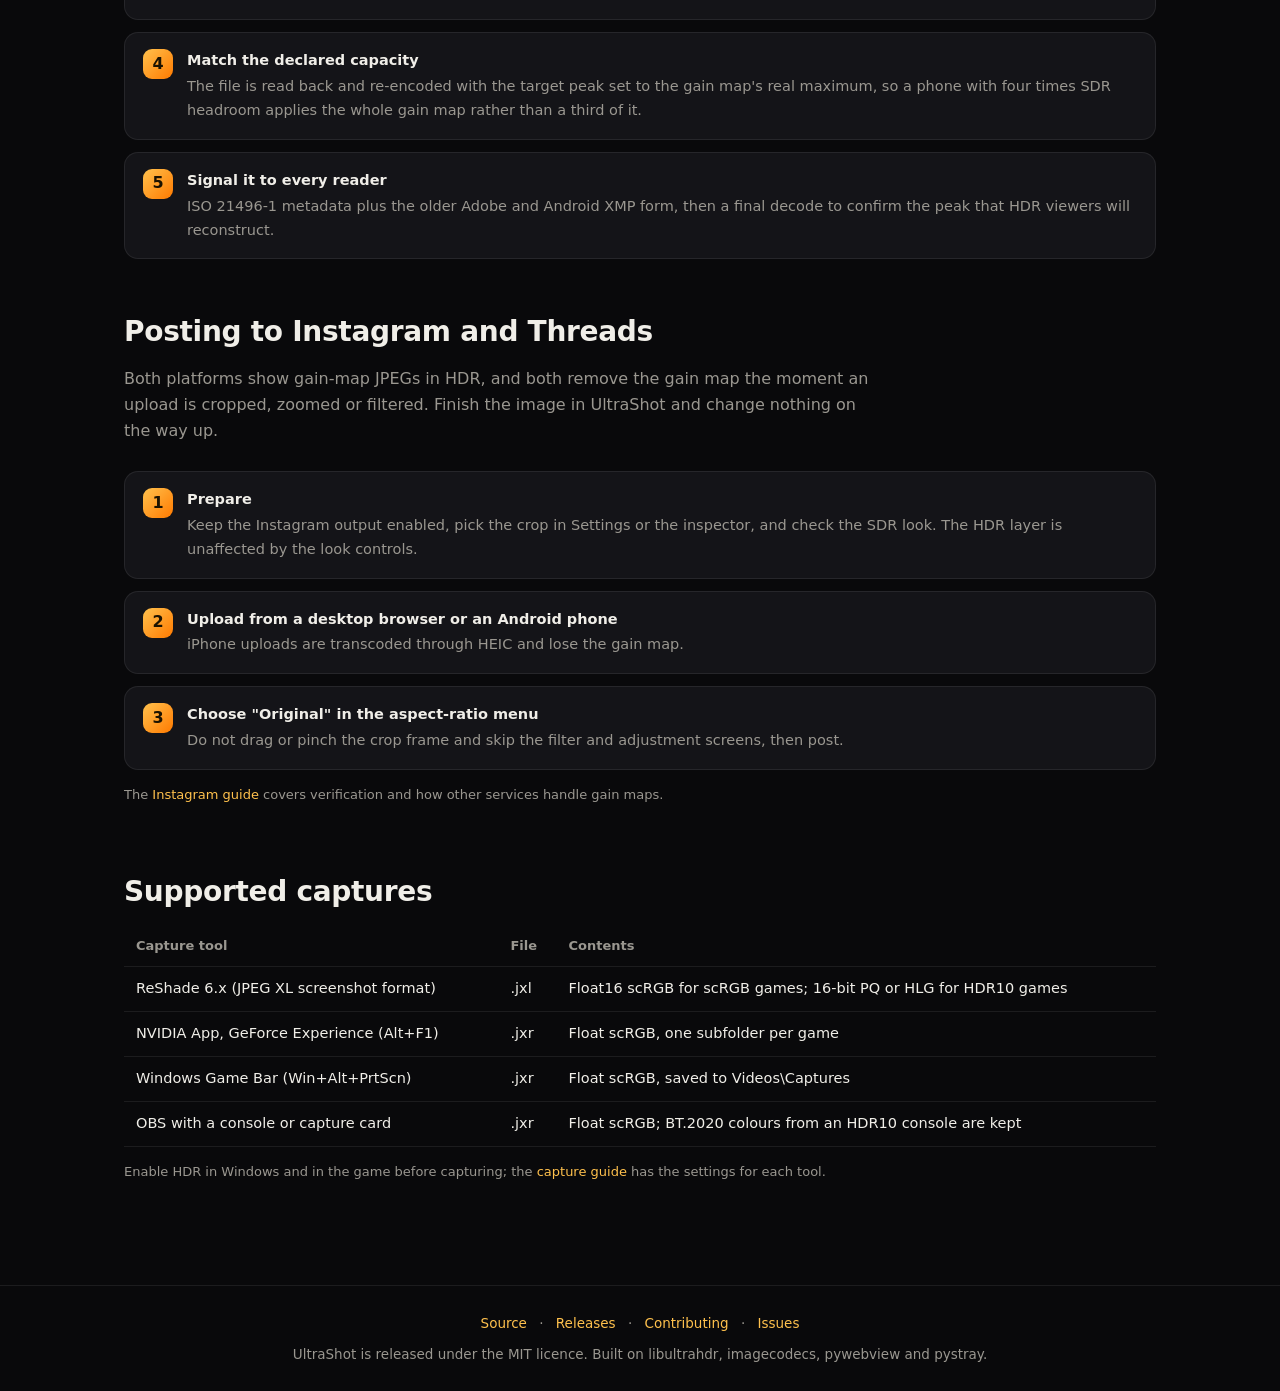
==== commit ebeeb1b8: "Keep colours beyond BT.709 in scRGB captures by encoding them in BT.2020 scRGB stores colours outsid" ====
--- a/docs/index.html
+++ b/docs/index.html
@@ -26,7 +26,7 @@
   "description": "Converts HDR game screenshots (ReShade JPEG XL, NVIDIA App and Game Bar JPEG XR) into Ultra HDR gain-map JPEGs that display in HDR on Instagram, Threads, Google Photos, Chrome and Android.",
   "url": "https://sgaddameedi.github.io/UltraShot/",
   "downloadUrl": "https://github.com/sgaddameedi/UltraShot/releases/latest",
-  "softwareVersion": "1.1.0",
+  "softwareVersion": "1.2.0",
   "license": "https://opensource.org/licenses/MIT",
   "offers": { "@type": "Offer", "price": "0", "priceCurrency": "USD" },
   "author": { "@type": "Person", "name": "Sharath Gaddameedi", "url": "https://github.com/sgaddameedi" }
@@ -95,7 +95,7 @@
   .btn:hover { border-color:rgba(255,255,255,.22); text-decoration:none; }
   .btn.on { border-color:var(--accent); color:var(--accent); }
   .stage { position:relative; border-radius:12px; overflow:hidden; background:#000; aspect-ratio:16/9; user-select:none; touch-action:none; cursor:ew-resize; }
-  .stage img, .stage canvas { position:absolute; inset:0; width:100%; height:100%; object-fit:contain; display:block; }
+  .stage img, .stage canvas { position:absolute; inset:0; width:100%; height:100%; object-fit:contain; display:block; -webkit-user-drag:none; user-select:none; pointer-events:none; }
   .stage .sdr-only { dynamic-range-limit:standard; }
   .stage .layer-b { clip-path:inset(0 0 0 var(--wipe,50%)); }
   .stage.plain .layer-b { clip-path:none; }
@@ -264,6 +264,7 @@
         <tr><td>ReShade 6.x (JPEG XL screenshot format)</td><td>.jxl</td><td>Float16 scRGB for scRGB games; 16-bit PQ or HLG for HDR10 games</td></tr>
         <tr><td>NVIDIA App, GeForce Experience (Alt+F1)</td><td>.jxr</td><td>Float scRGB, one subfolder per game</td></tr>
         <tr><td>Windows Game Bar (Win+Alt+PrtScn)</td><td>.jxr</td><td>Float scRGB, saved to Videos\Captures</td></tr>
+        <tr><td>OBS with a console or capture card</td><td>.jxr</td><td>Float scRGB; BT.2020 colours from an HDR10 console are kept</td></tr>
       </tbody>
     </table>
     <p class="fine">Enable HDR in Windows and in the game before capturing; the <a href="https://github.com/sgaddameedi/UltraShot/blob/main/docs/capture.md">capture guide</a> has the settings for each tool.</p>
@@ -312,15 +313,16 @@
   class Stage {
     constructor(el) {
       this.el = el; this.entry = null; this.mode = "wipe"; this.wipe = 50; this.drag = false;
-      el.innerHTML = '<img class="layer-a sdr-only" alt="" crossorigin="anonymous"><canvas class="layer-a hidden"></canvas>'
-        + '<img class="layer-b" alt="" crossorigin="anonymous"><div class="handle"><span>⇔</span></div>'
+      el.innerHTML = '<img class="layer-a sdr-only" alt="" crossorigin="anonymous" draggable="false"><canvas class="layer-a hidden"></canvas>'
+        + '<img class="layer-b" alt="" crossorigin="anonymous" draggable="false"><div class="handle"><span>⇔</span></div>'
         + '<div class="lab a"></div><div class="lab b"></div><div class="probe"></div>';
       this.a = $(".layer-a", el); this.canvas = $("canvas", el); this.b = $(".layer-b", el);
       this.labA = $(".lab.a", el); this.labB = $(".lab.b", el); this.probe = $(".probe", el);
       this.lum = new Image(); this.lumCanvas = document.createElement("canvas"); this.lumCtx = null;
       this.lum.onload = () => { this.lumCanvas.width = this.lum.width; this.lumCanvas.height = this.lum.height; this.lumCtx = this.lumCanvas.getContext("2d", { willReadFrequently: true }); this.lumCtx.drawImage(this.lum, 0, 0); };
       if (!hasDRL) this.b.addEventListener("load", () => { if (this.mode === "wipe") this.drawBase(); });
-      el.addEventListener("pointerdown", (e) => { if (this.mode === "plain") return; this.drag = true; el.setPointerCapture(e.pointerId); this.setWipe(e); });
+      el.addEventListener("dragstart", (e) => e.preventDefault());
+      el.addEventListener("pointerdown", (e) => { if (this.mode === "plain") return; e.preventDefault(); this.drag = true; el.setPointerCapture(e.pointerId); this.setWipe(e); });
       el.addEventListener("pointermove", (e) => { if (this.drag) this.setWipe(e); this.readProbe(e); });
       const end = () => { this.drag = false; };
       el.addEventListener("pointerup", end); el.addEventListener("pointercancel", end);
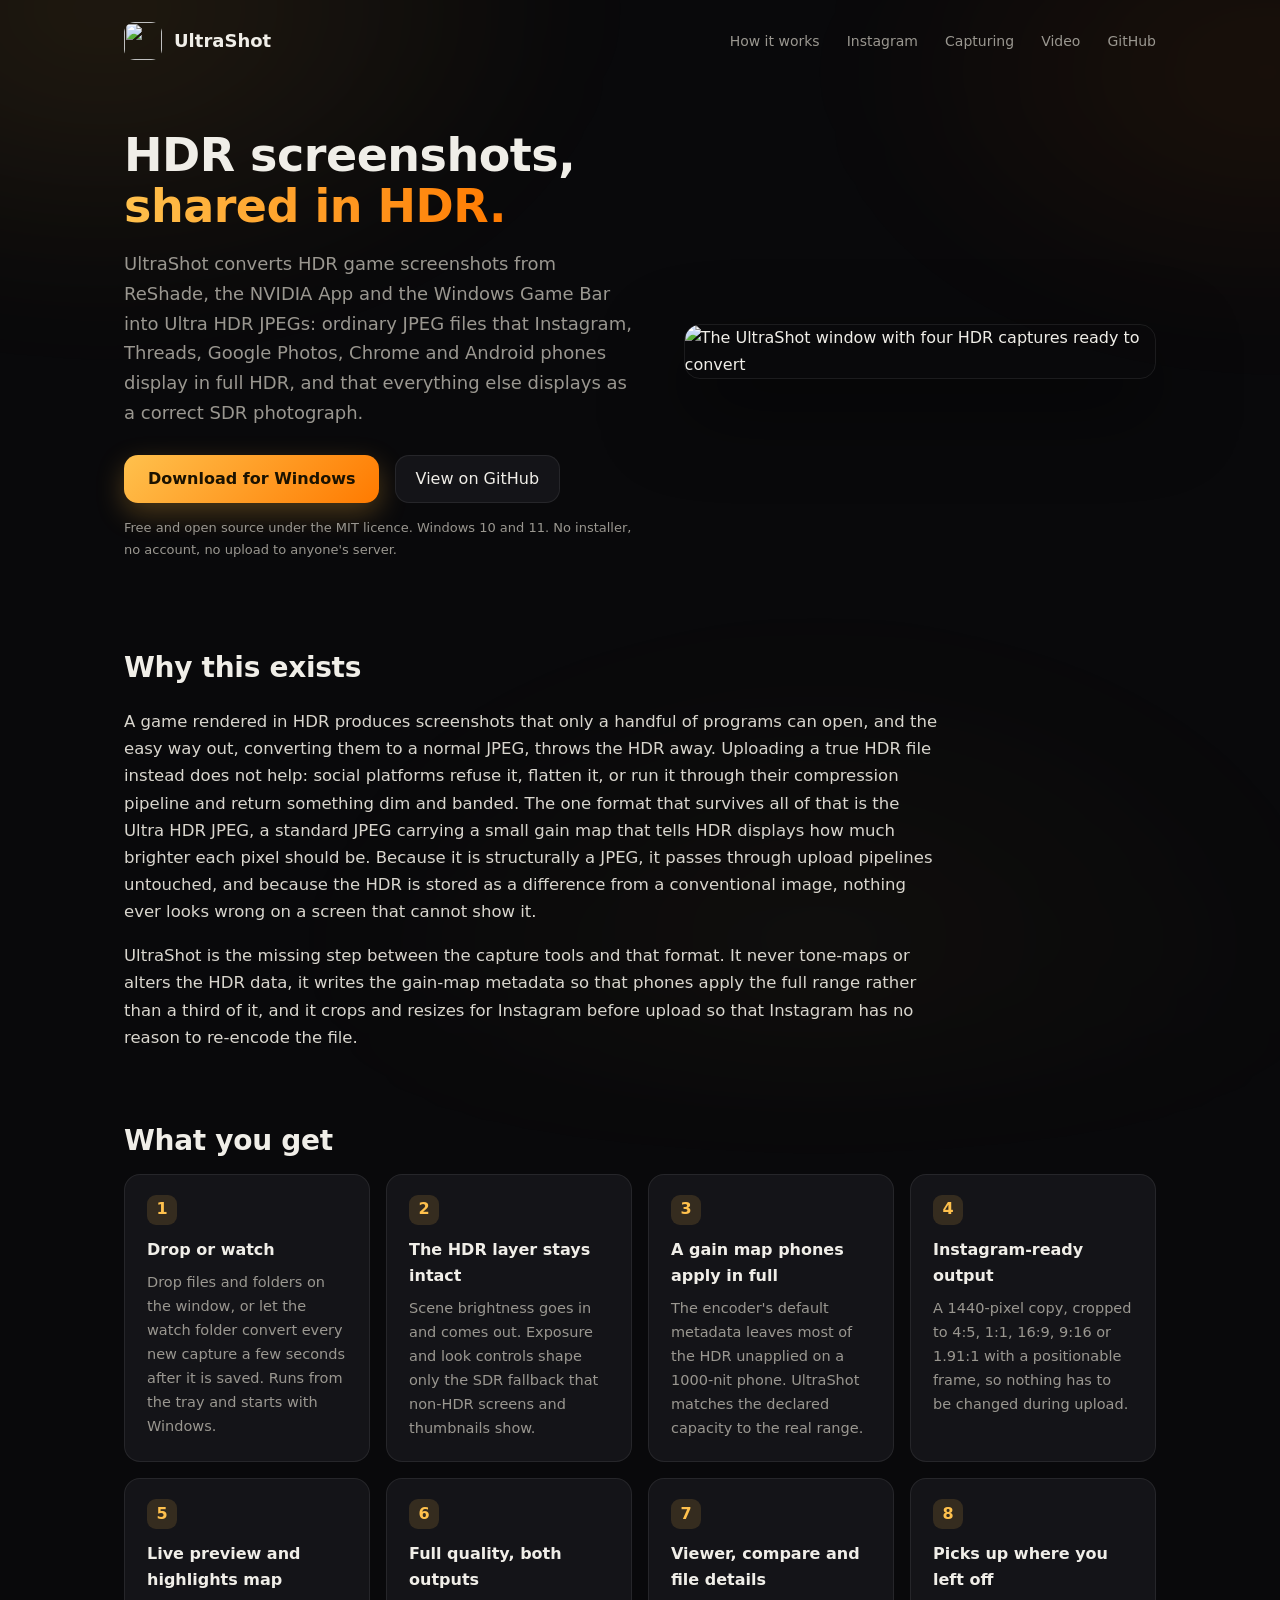
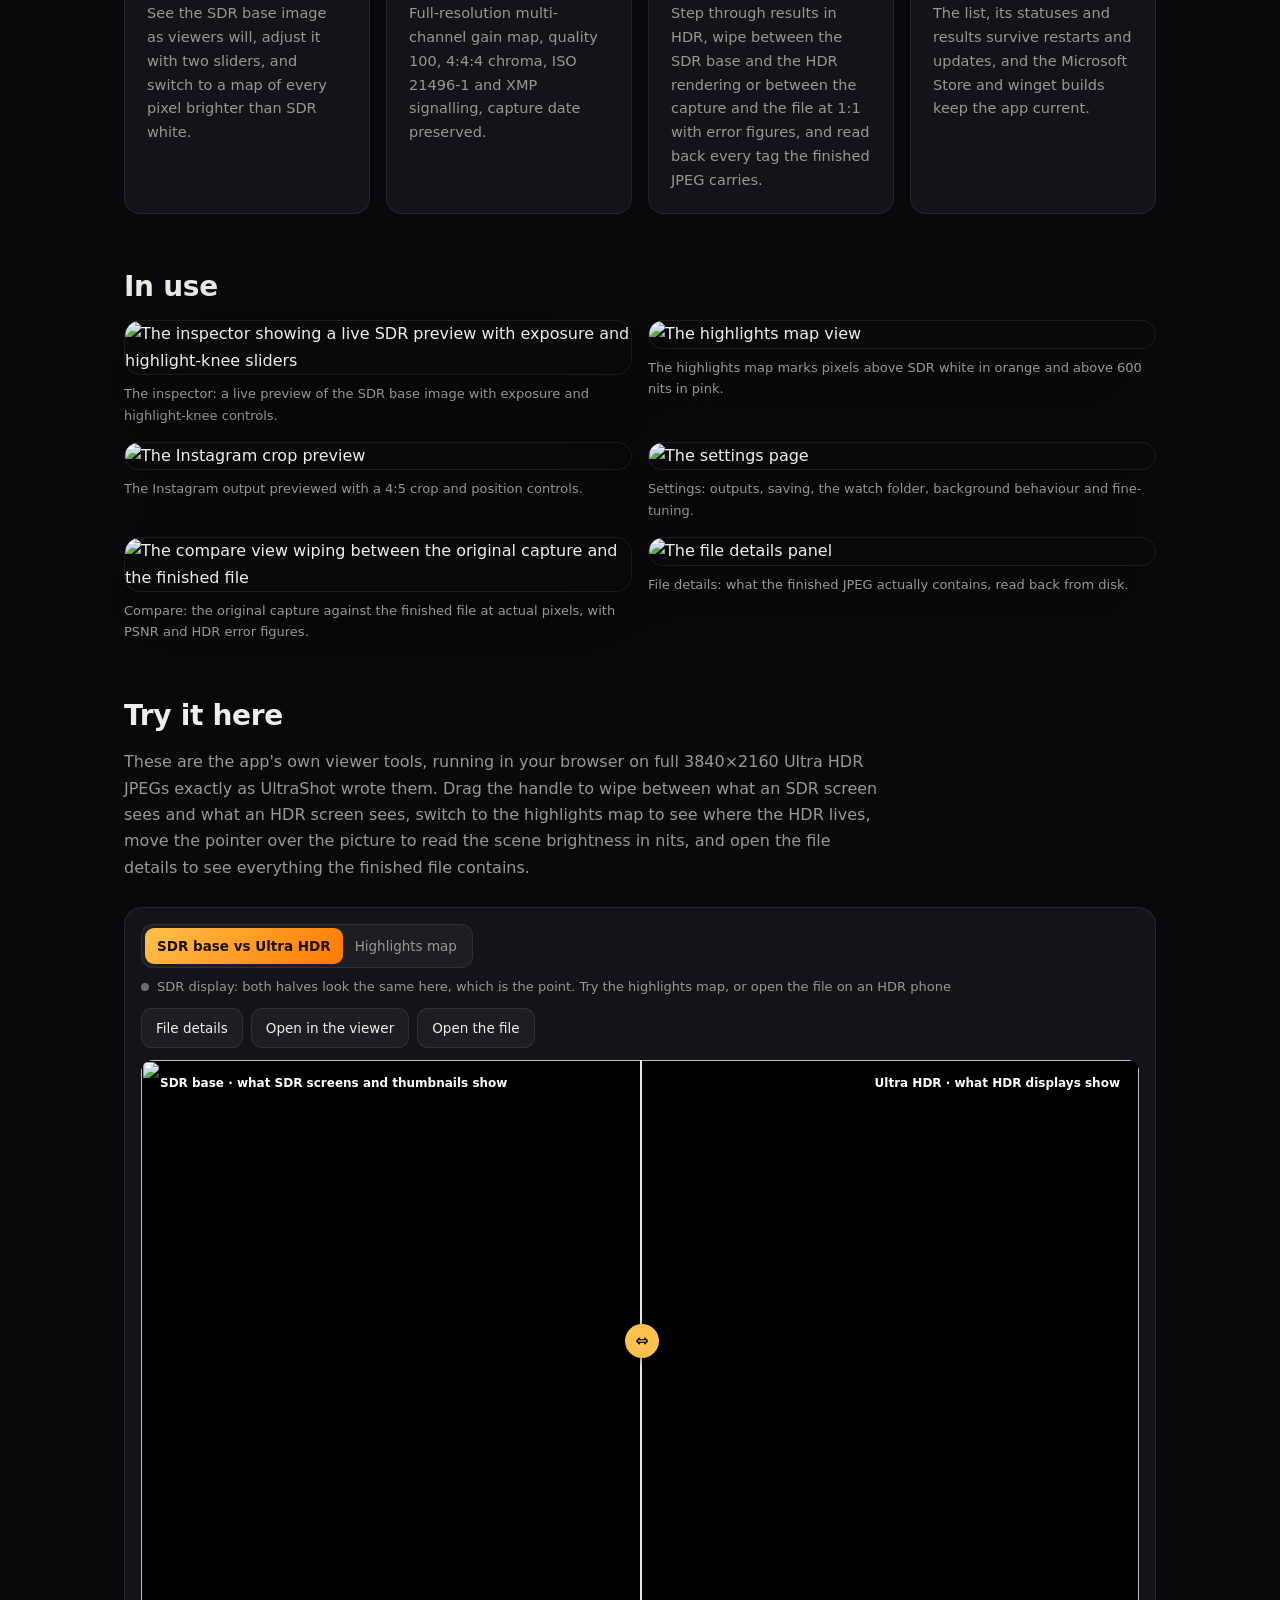
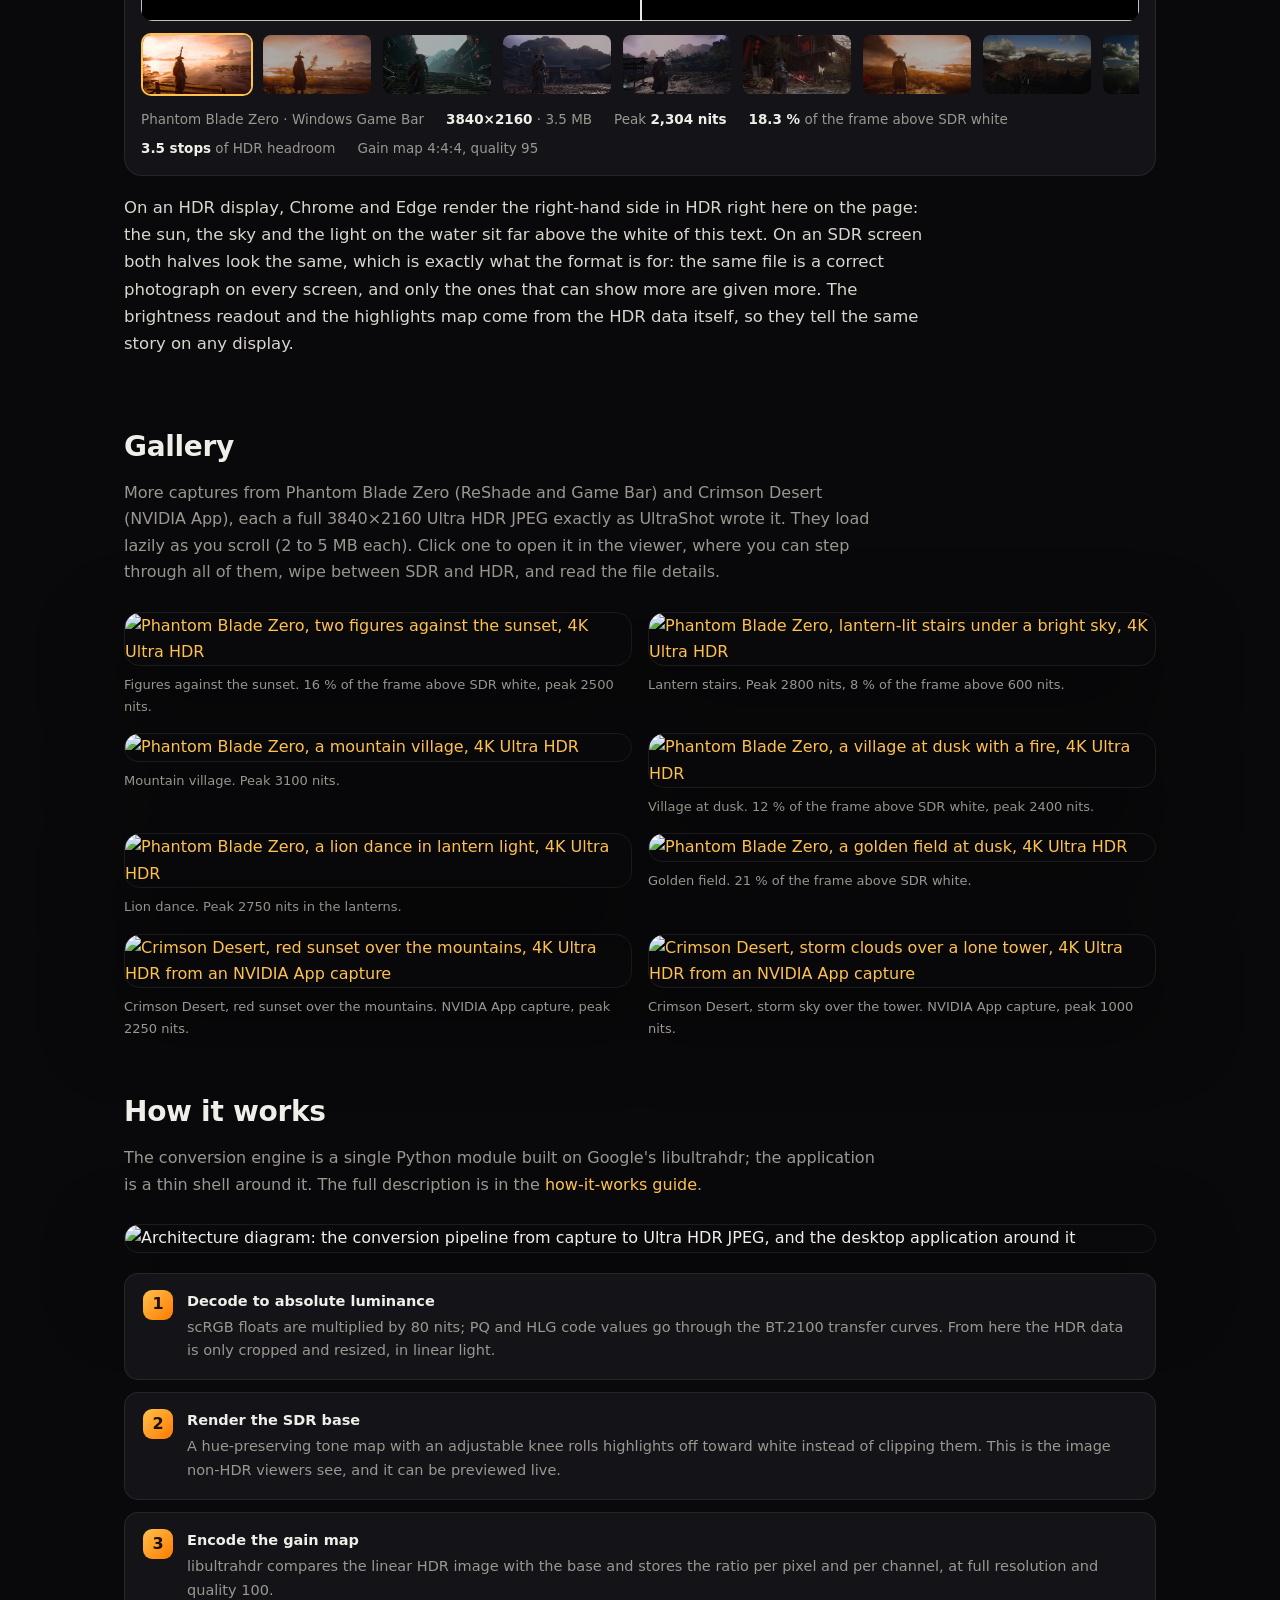
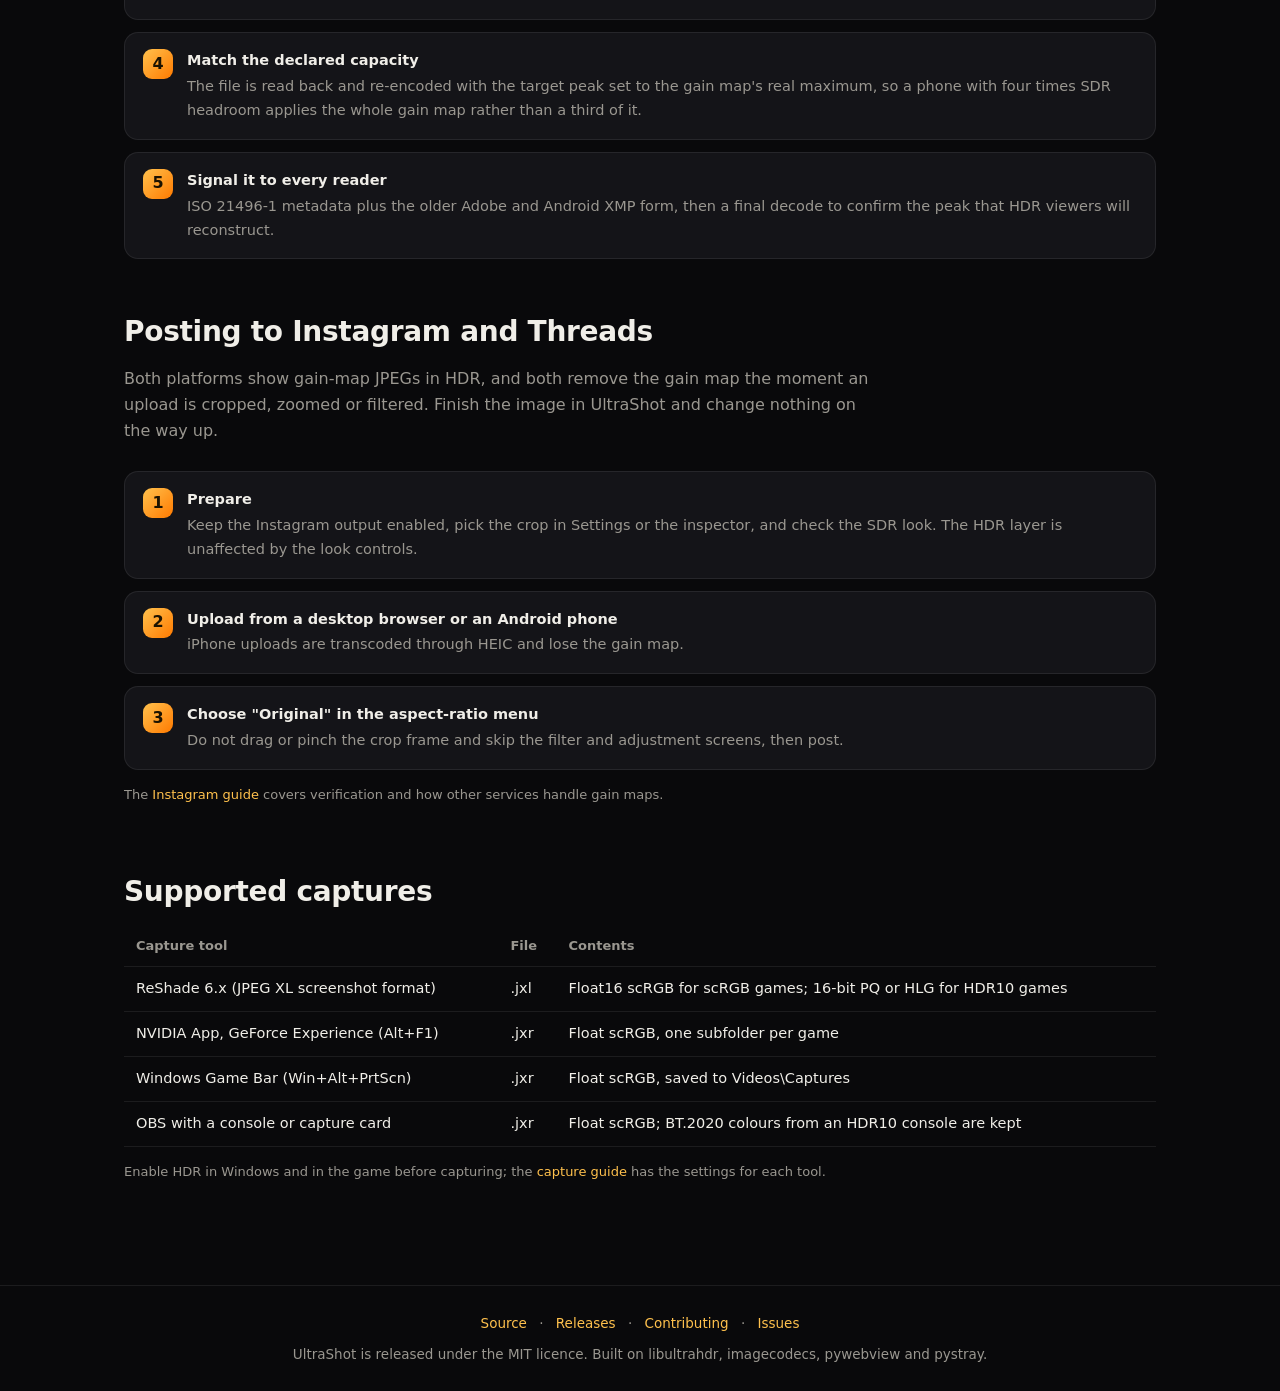
==== commit ac2df2bd: "Add the video editor: trim, cut and join HDR recordings without re-encoding The toolbar gains a Vide" ====
--- a/docs/index.html
+++ b/docs/index.html
@@ -26,7 +26,7 @@
   "description": "Converts HDR game screenshots (ReShade JPEG XL, NVIDIA App and Game Bar JPEG XR) into Ultra HDR gain-map JPEGs that display in HDR on Instagram, Threads, Google Photos, Chrome and Android.",
   "url": "https://sgaddameedi.github.io/UltraShot/",
   "downloadUrl": "https://github.com/sgaddameedi/UltraShot/releases/latest",
-  "softwareVersion": "1.2.0",
+  "softwareVersion": "1.2.1",
   "license": "https://opensource.org/licenses/MIT",
   "offers": { "@type": "Offer", "price": "0", "priceCurrency": "USD" },
   "author": { "@type": "Person", "name": "Sharath Gaddameedi", "url": "https://github.com/sgaddameedi" }
@@ -143,6 +143,7 @@
       <a href="#how">How it works</a>
       <a href="#instagram">Instagram</a>
       <a href="https://github.com/sgaddameedi/UltraShot/blob/main/docs/capture.md">Capturing</a>
+      <a href="https://github.com/sgaddameedi/UltraShot/blob/main/docs/video.md">Video</a>
       <a href="https://github.com/sgaddameedi/UltraShot">GitHub</a>
     </div>
   </nav>
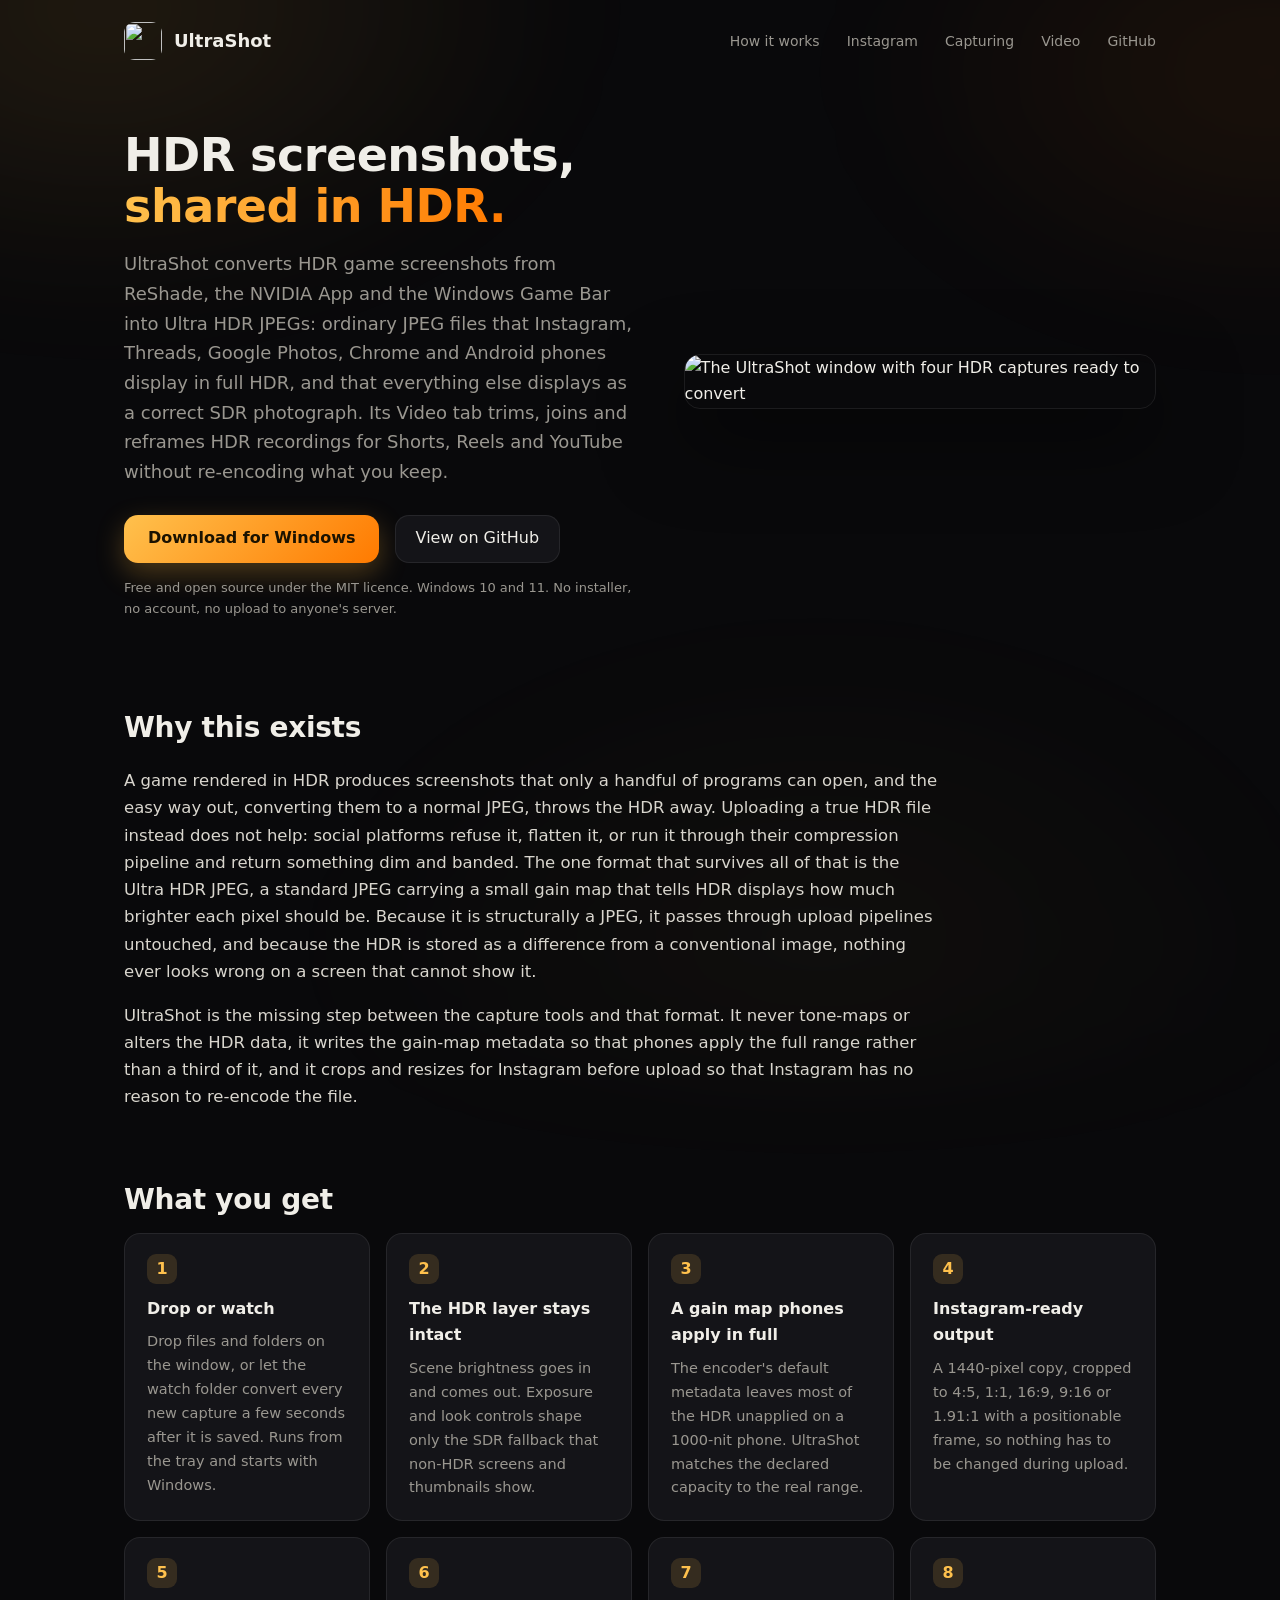
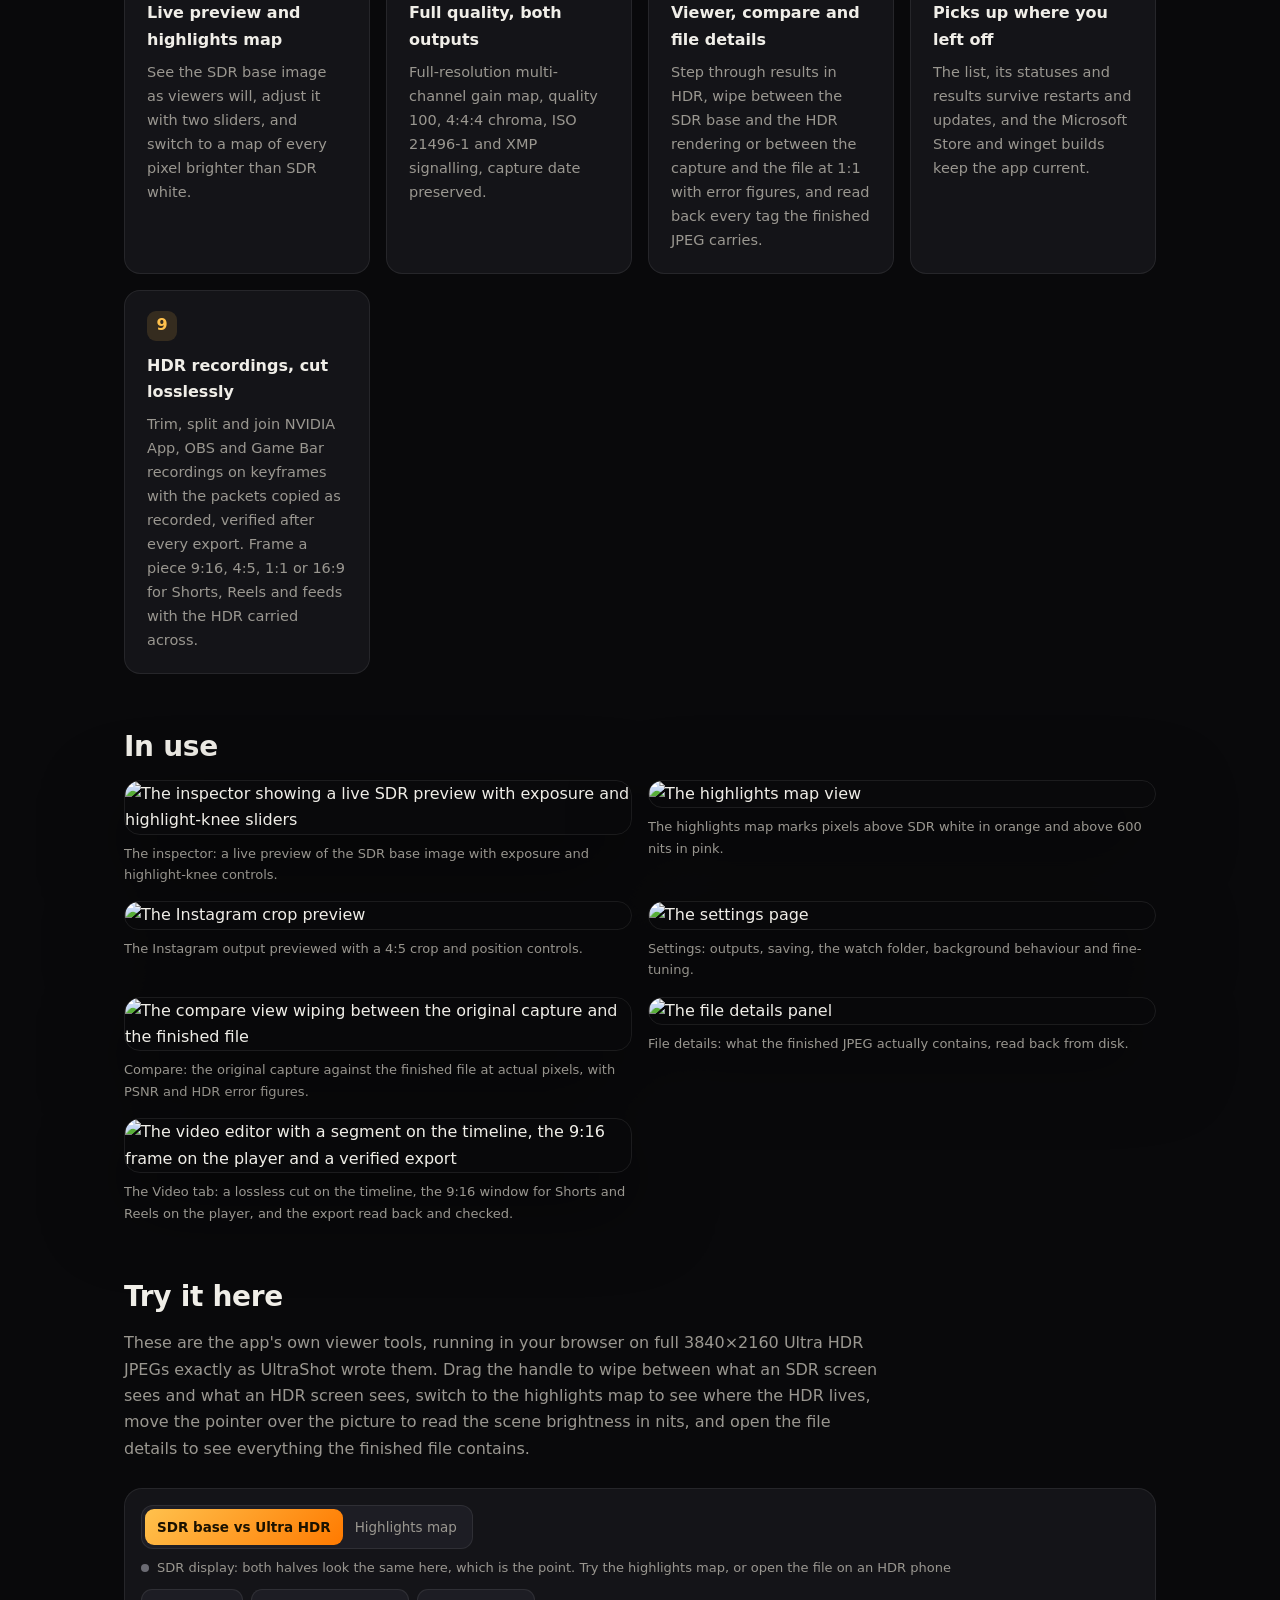
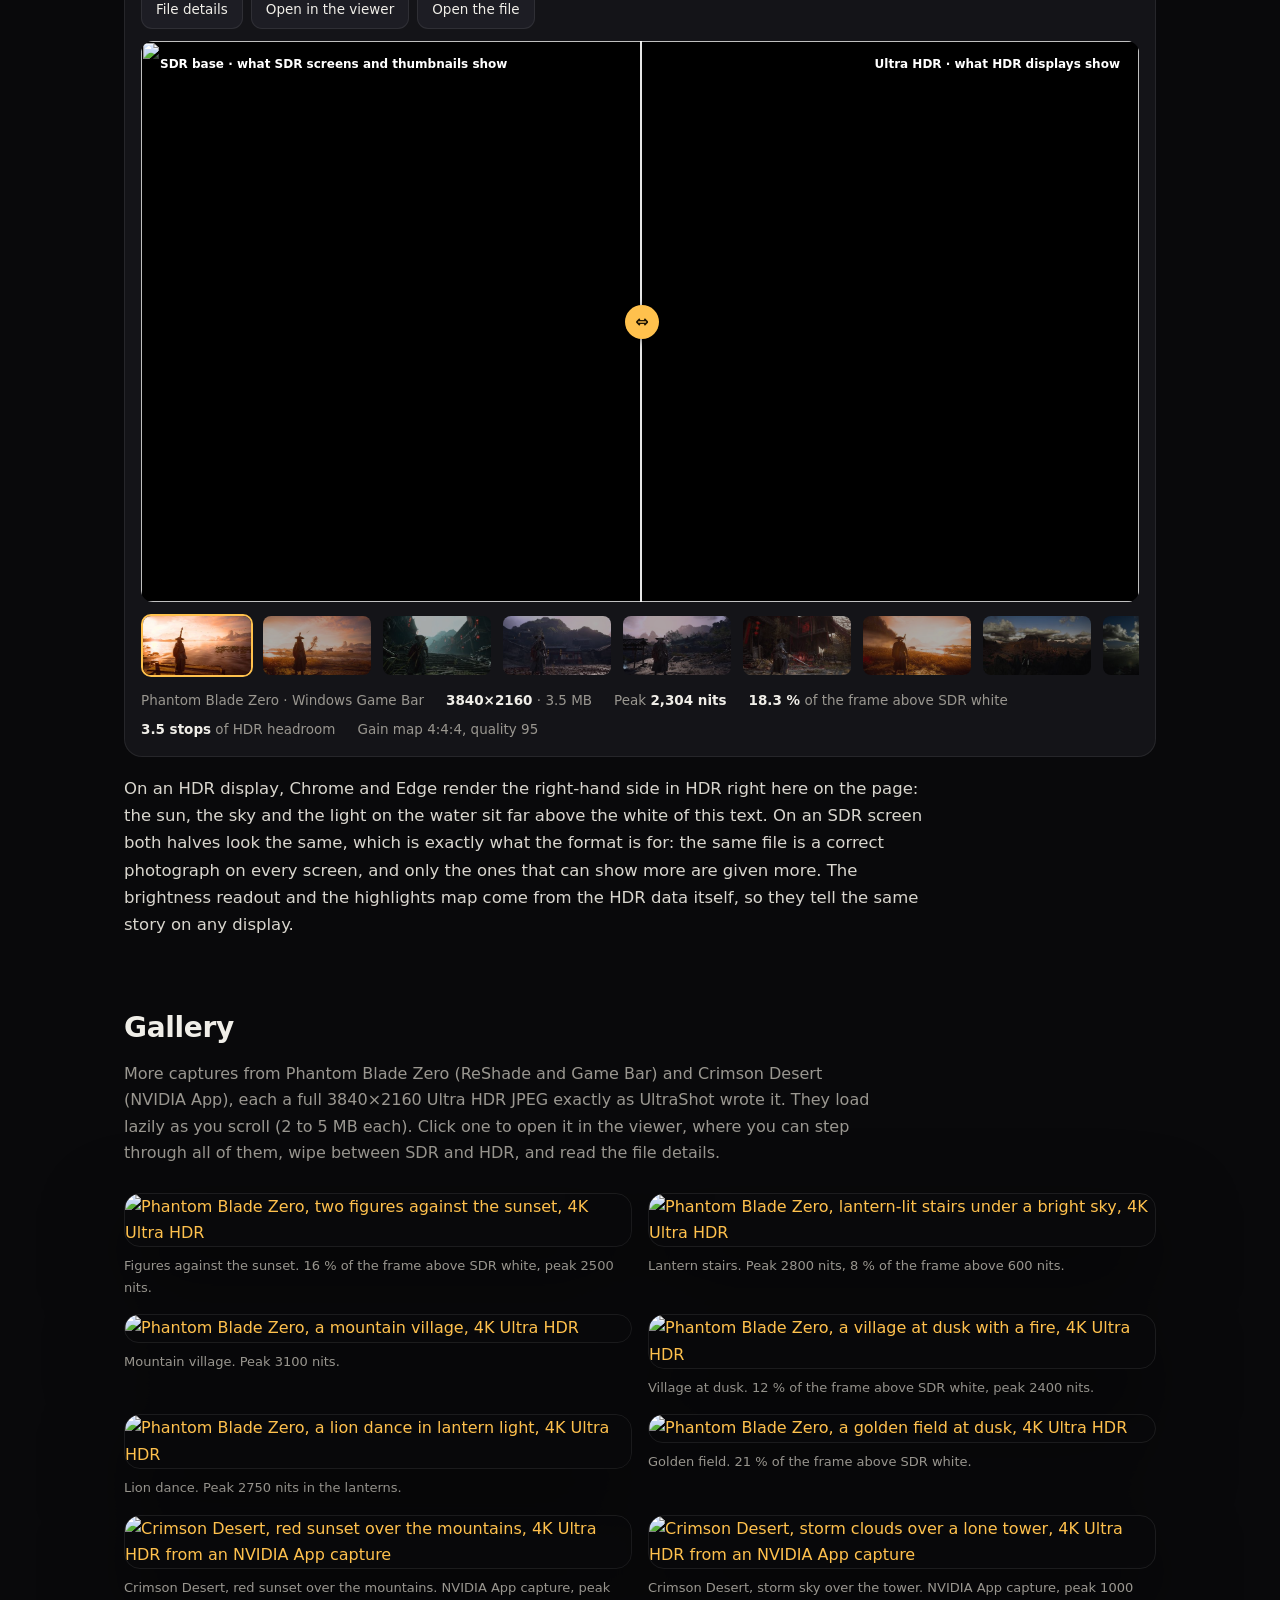
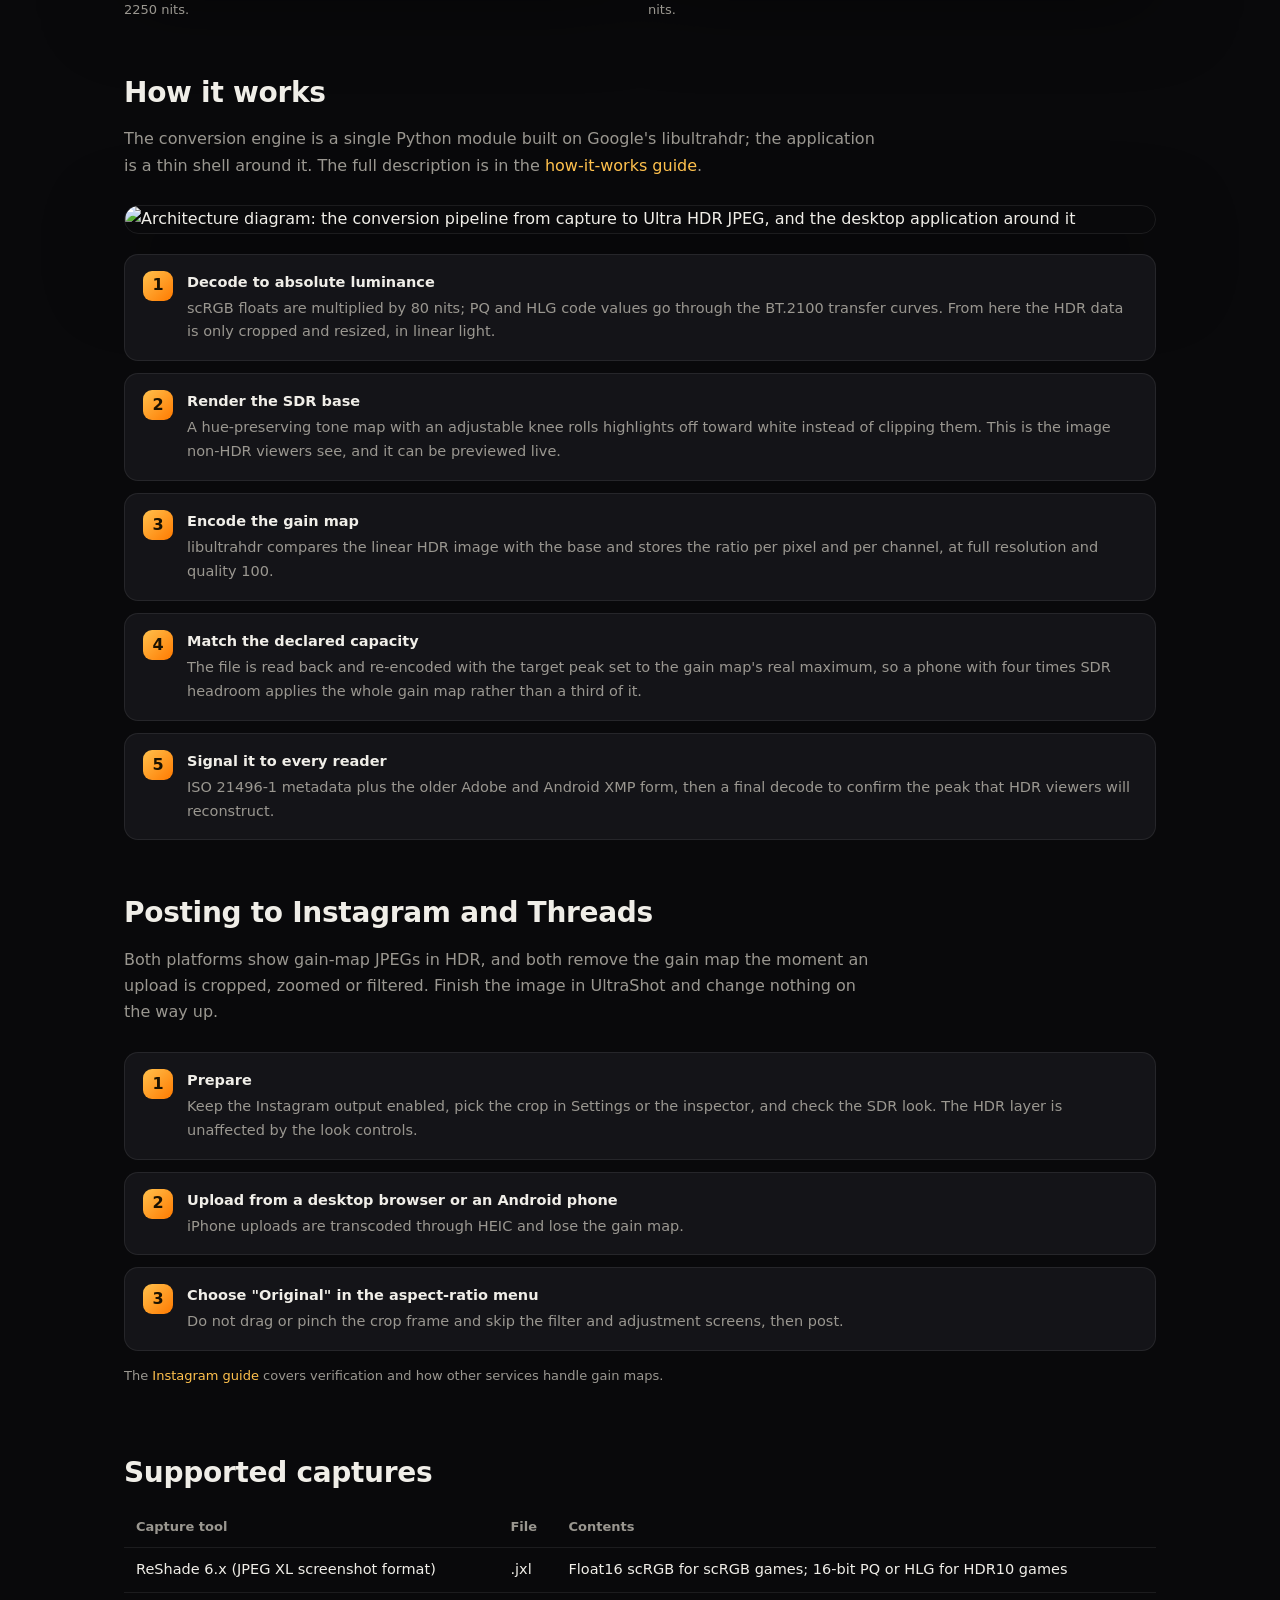
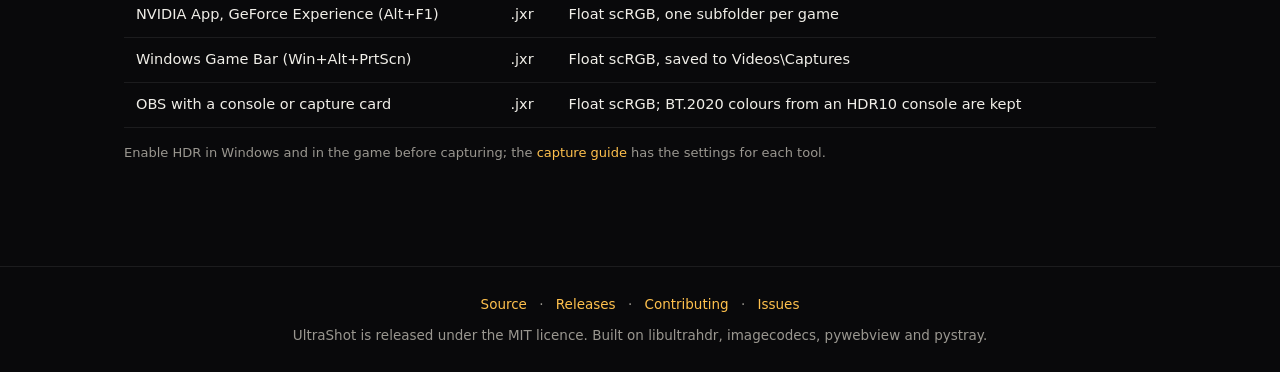
==== commit f9c97bbb: "Slide the selection as a whole, play exports in the editor, and tell the new release's story The bar" ====
--- a/docs/index.html
+++ b/docs/index.html
@@ -3,18 +3,18 @@
 <head>
 <meta charset="utf-8">
 <meta name="viewport" content="width=device-width, initial-scale=1">
-<title>UltraShot – Convert HDR game screenshots to Ultra HDR JPEG for Instagram, phones and browsers</title>
-<meta name="description" content="UltraShot turns ReShade (.jxl) and NVIDIA / Game Bar (.jxr) HDR game screenshots into Ultra HDR gain-map JPEGs that stay HDR on Instagram, Threads, Google Photos, Chrome and Android, and look right everywhere else. Free, open source, Windows.">
+<title>UltraShot – HDR game screenshots to Ultra HDR JPEG, HDR recordings cut losslessly for Shorts and Reels</title>
+<meta name="description" content="UltraShot turns ReShade (.jxl) and NVIDIA / Game Bar (.jxr) HDR game screenshots into Ultra HDR gain-map JPEGs that stay HDR on Instagram, Threads, Google Photos, Chrome and Android, and trims, joins and reframes HDR recordings for Shorts and Reels without losing the HDR. Free, open source, Windows.">
 <link rel="canonical" href="https://sgaddameedi.github.io/UltraShot/">
 <link rel="icon" href="https://raw.githubusercontent.com/sgaddameedi/UltraShot/main/docs/logo.svg" type="image/svg+xml">
 <meta property="og:type" content="website">
 <meta property="og:title" content="UltraShot – HDR screenshots, shared in HDR">
-<meta property="og:description" content="Convert ReShade .jxl and NVIDIA / Game Bar .jxr captures into Ultra HDR JPEGs that keep their HDR on Instagram, Threads, Google Photos and Chrome.">
+<meta property="og:description" content="Convert ReShade .jxl and NVIDIA / Game Bar .jxr captures into Ultra HDR JPEGs that keep their HDR on Instagram, Threads, Google Photos and Chrome, and cut HDR recordings losslessly for Shorts and Reels.">
 <meta property="og:image" content="https://sgaddameedi.github.io/UltraShot/social-preview.png">
 <meta property="og:url" content="https://sgaddameedi.github.io/UltraShot/">
 <meta name="twitter:card" content="summary_large_image">
 <meta name="twitter:title" content="UltraShot – HDR screenshots, shared in HDR">
-<meta name="twitter:description" content="Free Windows app that converts HDR game screenshots into Ultra HDR JPEGs for Instagram, phones and browsers.">
+<meta name="twitter:description" content="Free Windows app that converts HDR game screenshots into Ultra HDR JPEGs and cuts HDR recordings losslessly for Shorts, Reels and YouTube.">
 <meta name="twitter:image" content="https://sgaddameedi.github.io/UltraShot/social-preview.png">
 <script type="application/ld+json">
 {
@@ -151,7 +151,7 @@
   <header class="hero">
     <div>
       <h1>HDR screenshots, <span>shared in HDR.</span></h1>
-      <p class="lead">UltraShot converts HDR game screenshots from ReShade, the NVIDIA App and the Windows Game Bar into Ultra HDR JPEGs: ordinary JPEG files that Instagram, Threads, Google Photos, Chrome and Android phones display in full HDR, and that everything else displays as a correct SDR photograph.</p>
+      <p class="lead">UltraShot converts HDR game screenshots from ReShade, the NVIDIA App and the Windows Game Bar into Ultra HDR JPEGs: ordinary JPEG files that Instagram, Threads, Google Photos, Chrome and Android phones display in full HDR, and that everything else displays as a correct SDR photograph. Its Video tab trims, joins and reframes HDR recordings for Shorts, Reels and YouTube without re-encoding what you keep.</p>
       <a class="cta" href="https://github.com/sgaddameedi/UltraShot/releases/latest">Download for Windows</a>
       <a class="ghost" href="https://github.com/sgaddameedi/UltraShot">View on GitHub</a>
       <p class="fine">Free and open source under the MIT licence. Windows 10 and 11. No installer, no account, no upload to anyone's server.</p>
@@ -178,6 +178,7 @@
       <div class="card"><span class="n">6</span><h3>Full quality, both outputs</h3><p>Full-resolution multi-channel gain map, quality 100, 4:4:4 chroma, ISO 21496-1 and XMP signalling, capture date preserved.</p></div>
       <div class="card"><span class="n">7</span><h3>Viewer, compare and file details</h3><p>Step through results in HDR, wipe between the SDR base and the HDR rendering or between the capture and the file at 1:1 with error figures, and read back every tag the finished JPEG carries.</p></div>
       <div class="card"><span class="n">8</span><h3>Picks up where you left off</h3><p>The list, its statuses and results survive restarts and updates, and the Microsoft Store and winget builds keep the app current.</p></div>
+      <div class="card"><span class="n">9</span><h3>HDR recordings, cut losslessly</h3><p>Trim, split and join NVIDIA App, OBS and Game Bar recordings on keyframes with the packets copied as recorded, verified after every export. Frame a piece 9:16, 4:5, 1:1 or 16:9 for Shorts, Reels and feeds with the HDR carried across.</p></div>
     </div>
   </section>
 
@@ -190,6 +191,7 @@
       <figure><img class="shot" src="https://raw.githubusercontent.com/sgaddameedi/UltraShot/main/docs/screenshots/settings.png" alt="The settings page"><figcaption>Settings: outputs, saving, the watch folder, background behaviour and fine-tuning.</figcaption></figure>
       <figure><img class="shot" loading="lazy" src="https://raw.githubusercontent.com/sgaddameedi/UltraShot/main/docs/screenshots/compare.png" alt="The compare view wiping between the original capture and the finished file"><figcaption>Compare: the original capture against the finished file at actual pixels, with PSNR and HDR error figures.</figcaption></figure>
       <figure><img class="shot" loading="lazy" src="https://raw.githubusercontent.com/sgaddameedi/UltraShot/main/docs/screenshots/file-details.png" alt="The file details panel"><figcaption>File details: what the finished JPEG actually contains, read back from disk.</figcaption></figure>
+      <figure><img class="shot" loading="lazy" src="https://raw.githubusercontent.com/sgaddameedi/UltraShot/main/docs/screenshots/video-editor.png" alt="The video editor with a segment on the timeline, the 9:16 frame on the player and a verified export"><figcaption>The Video tab: a lossless cut on the timeline, the 9:16 window for Shorts and Reels on the player, and the export read back and checked.</figcaption></figure>
     </div>
   </section>
 
